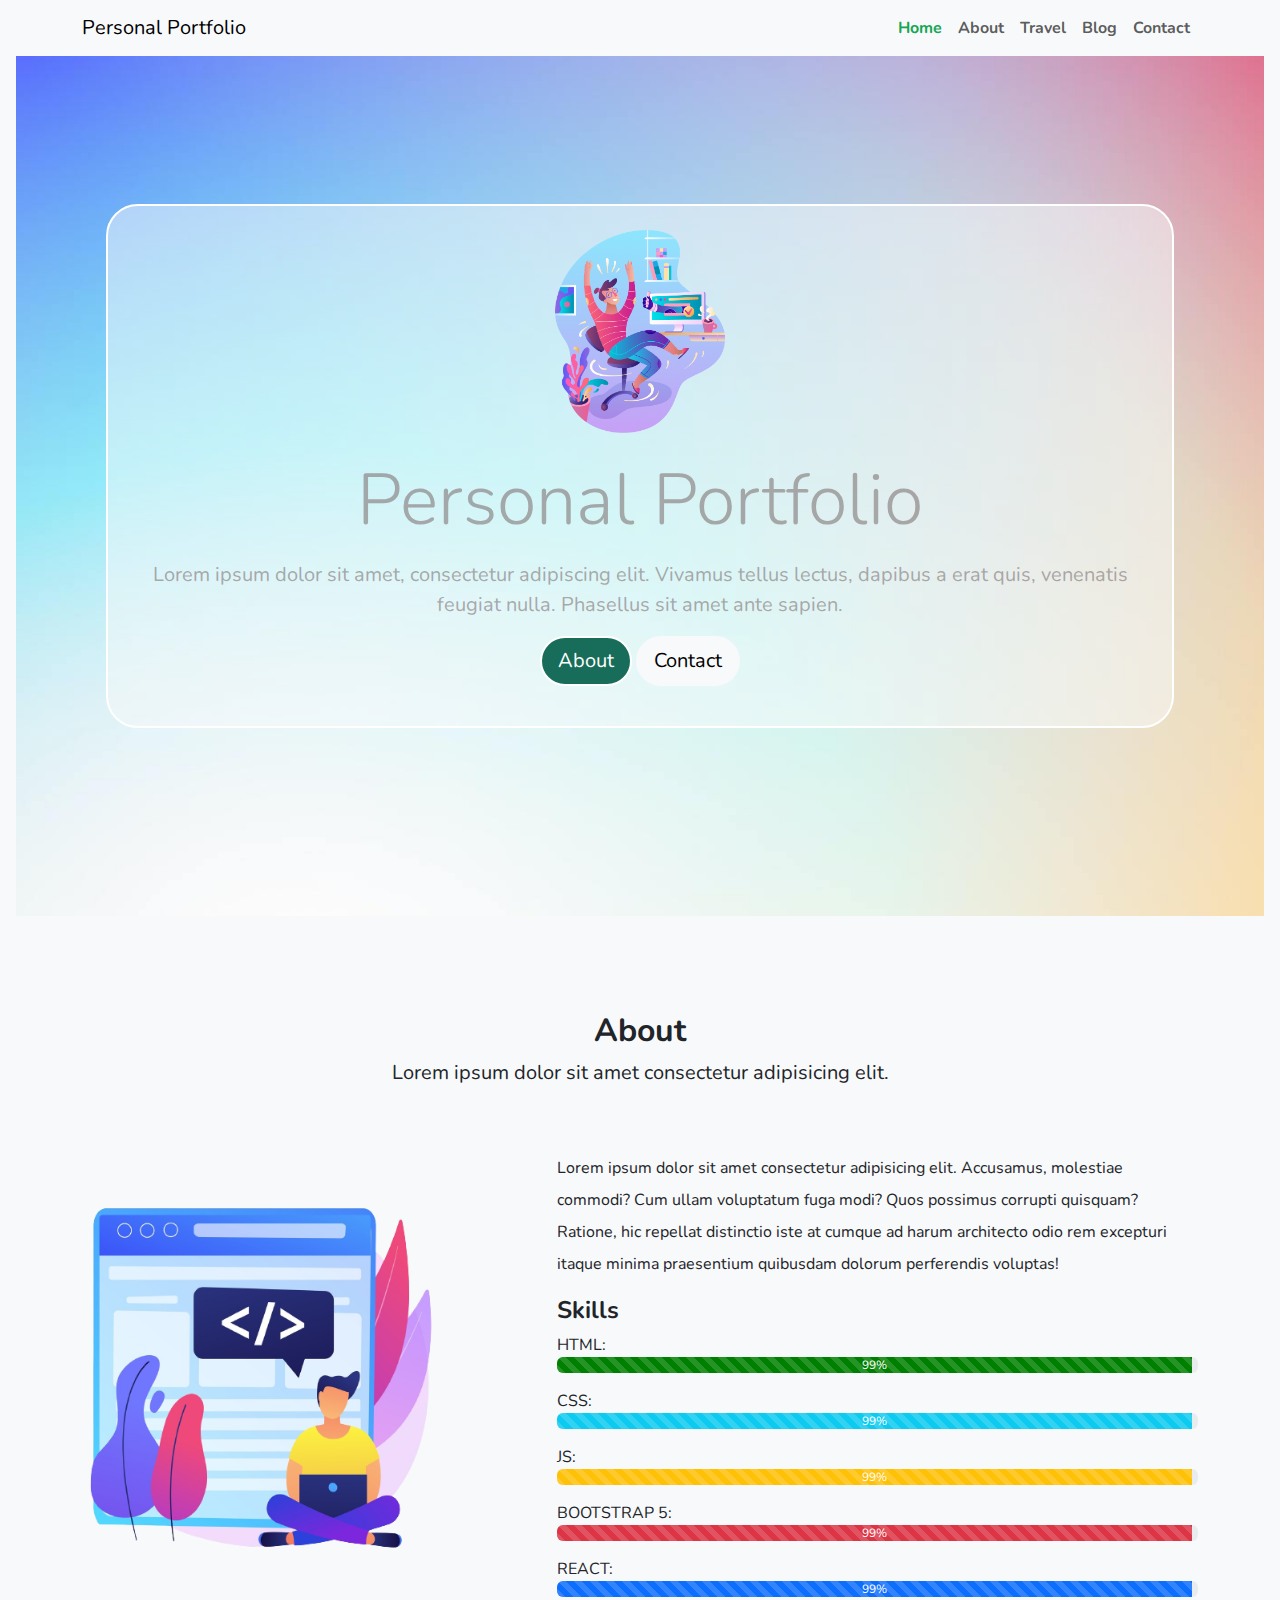
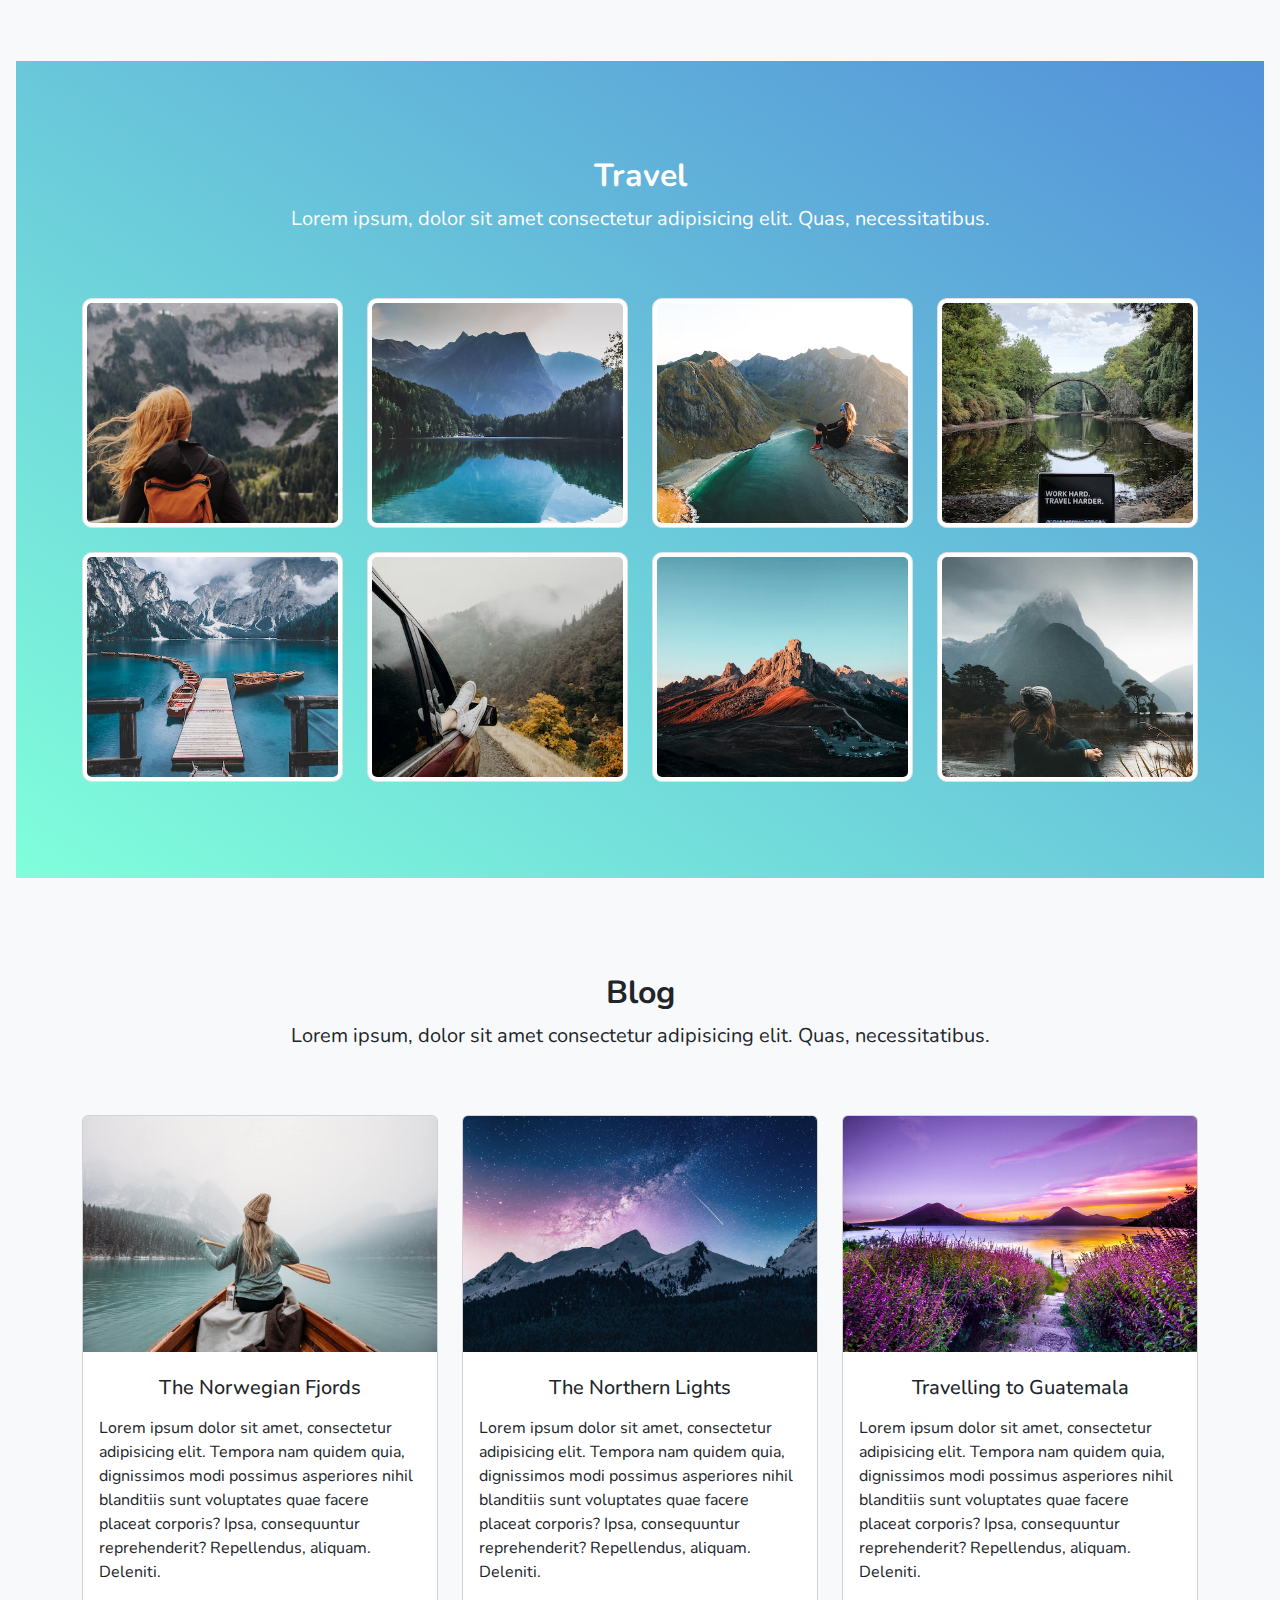
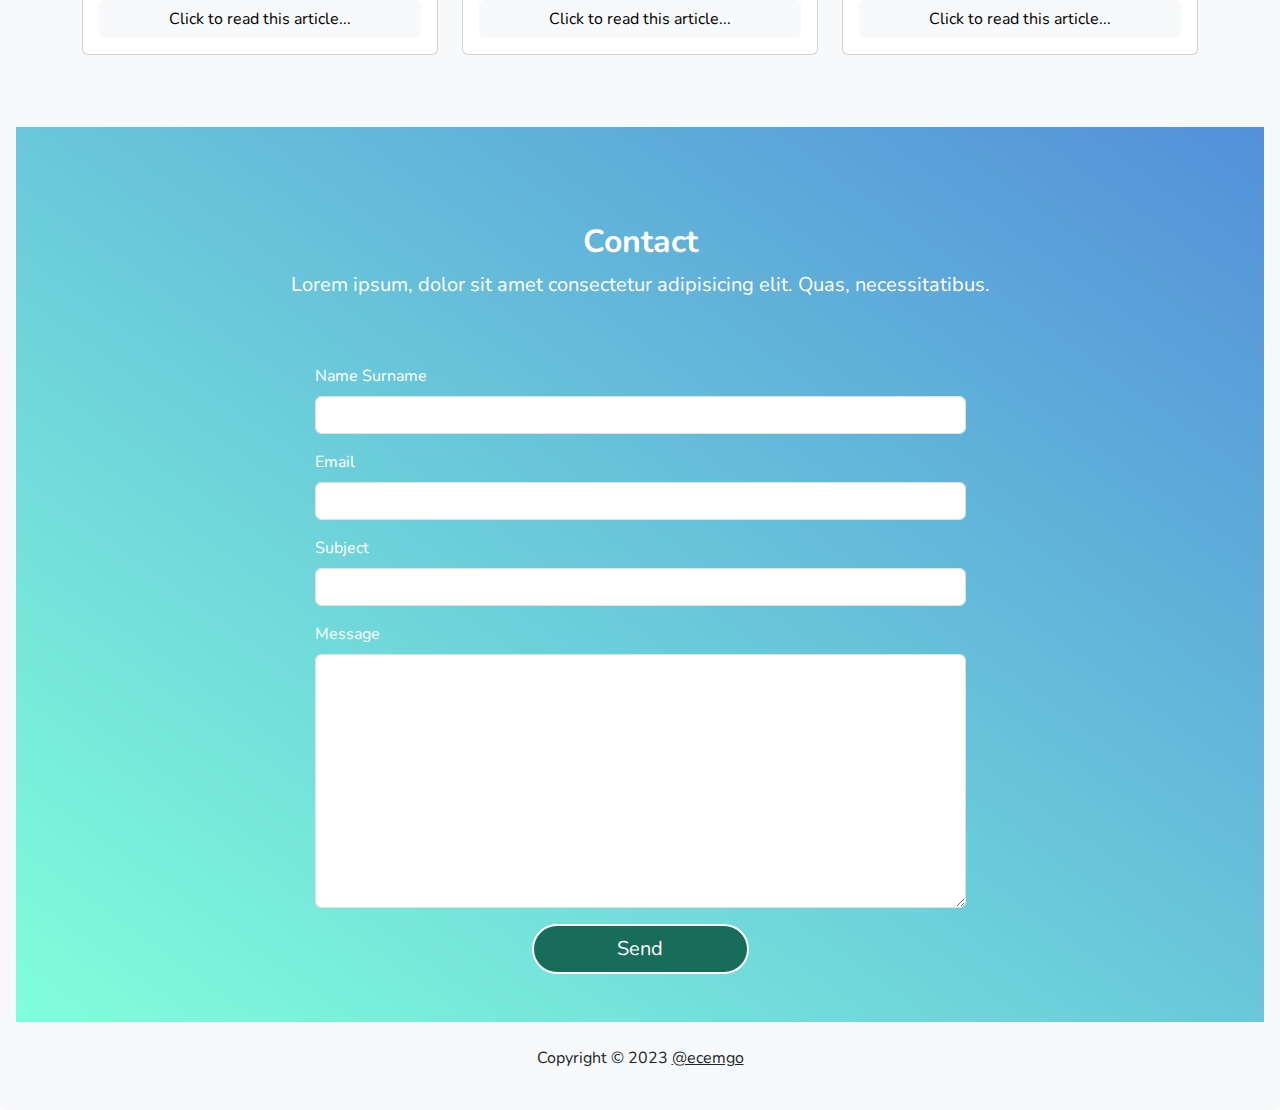
==== index.html @ 0e1744fe "Plantilla esqueleto" ====
<!DOCTYPE html>
<html lang="en">
<head>
    <meta charset="UTF-8">
    <meta http-equiv="X-UA-Compatible" content="IE=edge">
    <meta name="viewport" content="width=device-width, initial-scale=1.0">
    <title>Personal Portfolio</title>
    <link rel="stylesheet" href="css/bootstrap.css" >
    <link rel="stylesheet" href="css/bootstrap.min.css">
    <link rel="stylesheet" href="css/style.css">
    <link rel="stylesheet" href="css/bootstrap-callout.css">
    <link rel="preconnect" href="https://fonts.googleapis.com">
    <link rel="preconnect" href="https://fonts.gstatic.com" crossorigin>
    <link href="https://fonts.googleapis.com/css2?family=Nunito:wght@200;300;400;500;600;700&display=swap" rel="stylesheet">

    <!--
    Images are from https://unsplash.com/
    -->


</head>
<body>
    <nav id="scrolling_navbar" class="navbar navbar-expand-lg bg-body-tertiary fixed-top">
        <div class="container">
          <a class="navbar-brand" href="#">Personal Portfolio</a>
          <button class="navbar-toggler" type="button" data-bs-toggle="collapse" data-bs-target="#navbarNav" aria-controls="navbarNav" aria-expanded="false" aria-label="Toggle navigation">
            <span class="navbar-toggler-icon"></span>
          </button>
          <div class="collapse navbar-collapse justify-content-end" id="navbarNav">
            <ul class="navbar-nav fw-bold">
              <li class="nav-item">
                <a class="nav-link" href="#home">Home</a>
              </li>
              <li class="nav-item">
                <a class="nav-link" href="#about">About</a>
              </li>
              <li class="nav-item">
                <a class="nav-link" href="#travel">Travel</a>
              </li>
              <li class="nav-item">
                <a class="nav-link" href="#blog">Blog</a>
              </li>
              <li class="nav-item">
                <a class="nav-link" href="#contact">Contact</a>
              </li>
            </ul>
          </div>
        </div>
      </nav>

      <div data-bs-spy="scroll" data-bs-target="#scrolling_navbar" data-bs-root-margin="0px 0px -40%" data-bs-smooth-scroll="true" class="scrollspy-example bg-light p-3 rounded-2" tabindex="0">

        <section class="min-vh-100 d-flex flex-wrap align-content-center" id="home" style="background-image: url('image/home.jpg'); background-size: cover;">
          <div class="container d-flex align-items-center py-5">
              <div class="col text-center bg-light m-4 p-4 text-dark bg-opacity-50 rounded-5 border border-2 border-white">
                <img src="image/success.png" class="img-fluid col-lg-2 col-sm-6 col-xs-6 mb-4"> 
                <p class="display-2 text-secondary mb-3">Personal Portfolio</p>
                <p class="text-secondary fs-5 mb-6">Lorem ipsum dolor sit amet, consectetur adipiscing elit. Vivamus tellus lectus, dapibus a erat quis, venenatis feugiat nulla. Phasellus sit amet ante sapien.</p>
                <a class="btn btn-success btn-lg active rounded-pill mb-3" href="#about">About</a>
                <a class="btn btn-light btn-lg rounded-pill mb-3" href="#contact">Contact</a>
            </div>
          </div>
        </section>

        <section data-bs-spy="scroll" data-bs-target="#scrolling_navbar" class="container py-5" id="about">
            <div class="text-center py-5">
                <h2 class="fw-bolder">About</h2>
                <p class="fs-5">Lorem ipsum dolor sit amet consectetur adipisicing elit.</p>
            </div>
            <div class="row">
                <div class="col-lg-4" >
                    <img class="img-fluid rounded-5" src="image/19199262.png">
                </div>
                <div class="col-lg-7 offset-lg-1">
                    <p class="lh-lg mb-6">Lorem ipsum dolor sit amet consectetur adipisicing elit. Accusamus, molestiae commodi? Cum ullam voluptatum fuga modi? Quos possimus corrupti quisquam? Ratione, hic repellat distinctio iste at cumque ad harum architecto odio rem excepturi itaque minima praesentium quibusdam dolorum perferendis voluptas!</p>
                    <h3 class="fw-bold fs-4">Skills</h3>
                    
                    <p class="mb-0" >HTML:</p>
                    <div class="progress mb-3">
                        <div class="progress-bar progress-bar-striped bg-greenyellow" style="width: 99%;">99%</div>
                    </div>
                    <p class="mb-0" >CSS:</p>
                    <div class="progress mb-3">
                        <div class="progress-bar progress-bar-striped bg-info" style="width: 99%;">99%</div>
                    </div>
                    <p class="mb-0" >JS:</p>
                    <div class="progress mb-3">
                        <div class="progress-bar progress-bar-striped bg-warning" style="width: 99%;">99%</div>
                    </div>
                    <p class="mb-0" >BOOTSTRAP 5:</p>
                    <div class="progress mb-3">
                        <div class="progress-bar progress-bar-striped bg-danger" style="width: 99%;">99%</div>
                    </div>
                    <p class="mb-0" >REACT:</p>
                    <div class="progress mb-3">
                        <div class="progress-bar progress-bar-striped bg-green" style="width: 99%;">99%</div>
                    </div>
                </div>

            </div>

        </section>

        <section data-bs-spy="scroll" data-bs-target="#scrolling_navbar" class="bg-dark py-5" id="travel">
            <div class="container">
                <div class="text-white text-center py-5">
                    <h2 class="fw-bolder">Travel</h2>
                    <p class="fs-5">Lorem ipsum, dolor sit amet consectetur adipisicing elit. Quas, necessitatibus.</p>
                </div>

                <div class="row pb-4" id="gallery" data-toggle="modal" data-target="#exampleModal">
                    <div class="col-12 col-sm-6 col-lg-3 mb-4">
                      <img class="w-100 img-thumbnail" src="image/photo-1.jpg" data-target="#carouselExample" data-slide-to="0">
                    </div>
                    <div class="col-12 col-sm-6 col-lg-3 mb-4">
                      <img class="w-100 img-thumbnail" src="image/photo-2.jpg" data-target="#carouselExample" data-slide-to="1">
                    </div>
                    <div class="col-12 col-sm-6 col-lg-3 mb-4">
                      <img class="w-100 img-thumbnail" src="image/photo-3.jpg" data-target="#carouselExample" data-slide-to="2">
                    </div>
                    <div class="col-12 col-sm-6 col-lg-3 mb-4">
                      <img class="w-100 img-thumbnail" src="image/photo-4.jpg" data-target="#carouselExample" data-slide-to="3">
                    </div>
                    <div class="col-12 col-sm-6 col-lg-3 mb-4">
                        <img class="w-100 img-thumbnail" src="image/photo-5.jpg" data-target="#carouselExample" data-slide-to="4">
                    </div>
                    <div class="col-12 col-sm-6 col-lg-3 mb-4">
                        <img class="w-100 img-thumbnail" src="image/photo-6.jpg" data-target="#carouselExample" data-slide-to="5">
                    </div>
                    <div class="col-12 col-sm-6 col-lg-3 mb-4">
                        <img class="w-100 img-thumbnail" src="image/photo-7.jpg" data-target="#carouselExample" data-slide-to="6">
                    </div>
                    <div class="col-12 col-sm-6 col-lg-3 mb-4">
                        <img class="w-100 img-thumbnail" src="image/photo-8.jpg" data-target="#carouselExample" data-slide-to="7">
                    </div>
                  </div>
                  
                  <!-- Modal -->
                  <!-- 
                  This part is straight out of Bootstrap docs. Just a carousel inside a modal.
                  -->
                  <div class="modal fade" id="exampleModal" tabindex="-1" role="dialog" aria-hidden="true">
                    <div class="modal-dialog" role="document">
                      <div class="modal-content">
                        <div class="modal-header">
                          <button type="button" class="btn-close" data-dismiss="modal" aria-label="Close"></span>
                          </button>
                        </div>
                        <div class="modal-body">
                          <div id="carouselExample" class="carousel slide" data-bs-ride="carousel">
                            <div class="carousel-indicators">
                                <button type="button" data-bs-target="#carouselExample" data-bs-slide-to="0" class="active" aria-current="true" aria-label="Slide 1"></button>
                                <button type="button" data-bs-target="#carouselExample" data-bs-slide-to="1" aria-label="Slide 2"></button>
                                <button type="button" data-bs-target="#carouselExample" data-bs-slide-to="2" aria-label="Slide 3"></button>
                                <button type="button" data-bs-target="#carouselExample" data-bs-slide-to="3" aria-label="Slide 4"></button>
                                <button type="button" data-bs-target="#carouselExample" data-bs-slide-to="4" aria-label="Slide 5"></button>
                                <button type="button" data-bs-target="#carouselExample" data-bs-slide-to="5" aria-label="Slide 6"></button>
                                <button type="button" data-bs-target="#carouselExample" data-bs-slide-to="6" aria-label="Slide 7"></button>
                                <button type="button" data-bs-target="#carouselExample" data-bs-slide-to="7" aria-label="Slide 8"></button>
                              </div>
                            <div class="carousel-inner">
                              <div class="carousel-item active" data-bs-interval="3000">
                                <img class="d-block w-100" src="image/photo-1.jpg">
                              </div>
                              <div class="carousel-item" data-bs-interval="3000">
                                <img class="d-block w-100" src="image/photo-2.jpg">
                              </div>
                              <div class="carousel-item" data-bs-interval="3000">
                                <img class="d-block w-100" src="image/photo-3.jpg">
                              </div>
                              <div class="carousel-item" data-bs-interval="3000">
                                <img class="d-block w-100" src="image/photo-4.jpg">
                              </div>
                              <div class="carousel-item" data-bs-interval="3000">
                                <img class="d-block w-100" src="image/photo-5.jpg">
                              </div>
                              <div class="carousel-item" data-bs-interval="3000">
                                <img class="d-block w-100" src="image/photo-6.jpg">
                              </div>
                              <div class="carousel-item" data-bs-interval="3000">
                                <img class="d-block w-100" src="image/photo-7.jpg">
                              </div>
                              <div class="carousel-item" data-bs-interval="3000">
                                <img class="d-block w-100" src="image/photo-8.jpg">
                              </div>
                            </div>
                            <a class="carousel-control-prev" href="#carouselExample" type="button" data-slide="prev">
                              <span class="carousel-control-prev-icon" aria-hidden="true"></span>
                              <span class="visually-hidden">Previous</span>
                            </a>
                            <a class="carousel-control-next" href="#carouselExample" type="button" data-slide="next">
                              <span class="carousel-control-next-icon" aria-hidden="true"></span>
                              <span class="visually-hidden">Next</span>
                            </a>
                          </div>
                        </div>
                      </div>
                    </div>
                  </div>
                  
            </div>
            
        </section>

        <section data-bs-spy="scroll" data-bs-target="#scrolling_navbar" class="py-5" id="blog">
            <div class="container">
                <div class="text-center py-5">
                    <h2 class="fw-bolder">Blog</h2>
                    <p class="fs-5">Lorem ipsum, dolor sit amet consectetur adipisicing elit. Quas, necessitatibus.</p>
                </div>

                <div class="row">
                    <div class="col-lg-4 col-md-6 mb-4">
                        <div class="card">
                            <img src="image/water-is-better.jpg" class="card-img-top">
                            <div class="card-body">
                                <h5 class="card-title text-center py-2">The Norwegian Fjords</h5>
                                <p>Lorem ipsum dolor sit amet, consectetur adipisicing elit. Tempora nam quidem quia, dignissimos modi possimus asperiores nihil blanditiis sunt voluptates quae facere placeat corporis? Ipsa, consequuntur reprehenderit? Repellendus, aliquam. Deleniti.</p>
                                <a href="blog-page.html" class="btn btn-light d-flex justify-content-center">Click to read this article...</a>
                            </div>

                        </div>

                    </div>

                    <div class="col-lg-4 col-md-6 mb-4">
                        <div class="card">
                            <img src="image/mountain-light.jpg" class="card-img-top">
                            <div class="card-body">
                                <h5 class="card-title text-center py-2">The Northern Lights</h5>
                                <p>Lorem ipsum dolor sit amet, consectetur adipisicing elit. Tempora nam quidem quia, dignissimos modi possimus asperiores nihil blanditiis sunt voluptates quae facere placeat corporis? Ipsa, consequuntur reprehenderit? Repellendus, aliquam. Deleniti.</p>
                                <a href="#" class="btn btn-light d-flex justify-content-center">Click to read this article...</a>
                            </div>

                        </div>

                    </div>

                    <div class="col-lg-4 col-md-6 mb-4">
                        <div class="card">
                            <img src="image/guatemala.jpg" class="card-img-top">
                            <div class="card-body">
                                <h5 class="card-title text-center py-2">Travelling to Guatemala</h5>
                                <p>Lorem ipsum dolor sit amet, consectetur adipisicing elit. Tempora nam quidem quia, dignissimos modi possimus asperiores nihil blanditiis sunt voluptates quae facere placeat corporis? Ipsa, consequuntur reprehenderit? Repellendus, aliquam. Deleniti.</p>
                                <a href="#" class="btn btn-light d-flex justify-content-center">Click to read this article...</a>
                            </div>

                        </div>

                    </div>

                </div>



            </div>
        </section>

        <section data-bs-spy="scroll" data-bs-target="#scrolling_navbar" class="bg-dark py-5" id="contact">
            <div class="container">
                <div class="text-white text-center py-5">
                    <h2 class="fw-bolder">Contact</h2>
                    <p class="fs-5">Lorem ipsum, dolor sit amet consectetur adipisicing elit. Quas, necessitatibus.</p>
                </div>

                <div class="col-xxl-6 col-xl-7 col-lg-8 col-md-9 col-sm-10 col-11 mx-auto">
                    <form action="" class="text-white fs-6">
                        <div class="mb-3">
                            <label class="form-label text-white">Name Surname</label>
                            <input type="text" class="form-control">
                        </div>
                        <div class="mb-3">
                            <label class="form-label text-white">Email</label>
                            <input type="email" class="form-control">
                        </div>
                        <div class="mb-3">
                            <label class="form-label text-white">Subject</label>
                            <input type="text" class="form-control">
                        </div>
                        <div class="mb-3">
                            <label class="form-label text-white">Message</label>
                            <textarea type="text" rows="10" class="form-control"></textarea>
                        </div>
                        <div class="d-grid gap-2 col-lg-4 col-md-4 mx-auto">
                            <button class="btn btn-success btn-lg rounded-pill">Send</button>
                        </div>
                    </form>
                </div>
            </div>
        </section>

        <footer class="bg-light">
            <div class="container">
                <p class="copyright-text text-center fs-8 py-4 mb-0">Copyright © 2023 <a class="text-dark" href="https://github.com/ecemgo" target="_blank">@ecemgo</a></p>
                </div>
            </div>

        </footer>

    </div>

    <script>
        function switchStyle() {
        if (document.getElementById('styleSwitch').checked) {
            document.getElementById('gallery').classList.add("custom");
            document.getElementById('exampleModal').classList.add("custom");
        } else {
            document.getElementById('gallery').classList.remove("custom");
            document.getElementById('exampleModal').classList.remove("custom");
        }
        };
        
    </script>

    <script src="https://cdnjs.cloudflare.com/ajax/libs/jquery/3.3.1/jquery.min.js" ></script>
    <script src="https://cdnjs.cloudflare.com/ajax/libs/popper.js/1.14.6/popper.min.js" ></script>
    <script src="https://stackpath.bootstrapcdn.com/bootstrap/4.1.3/js/bootstrap.min.js" ></script>
    <script src="js/bootstrap.bundle.min.js"></script>
    <script src="js/main.js"></script>
   
</body>
</html>
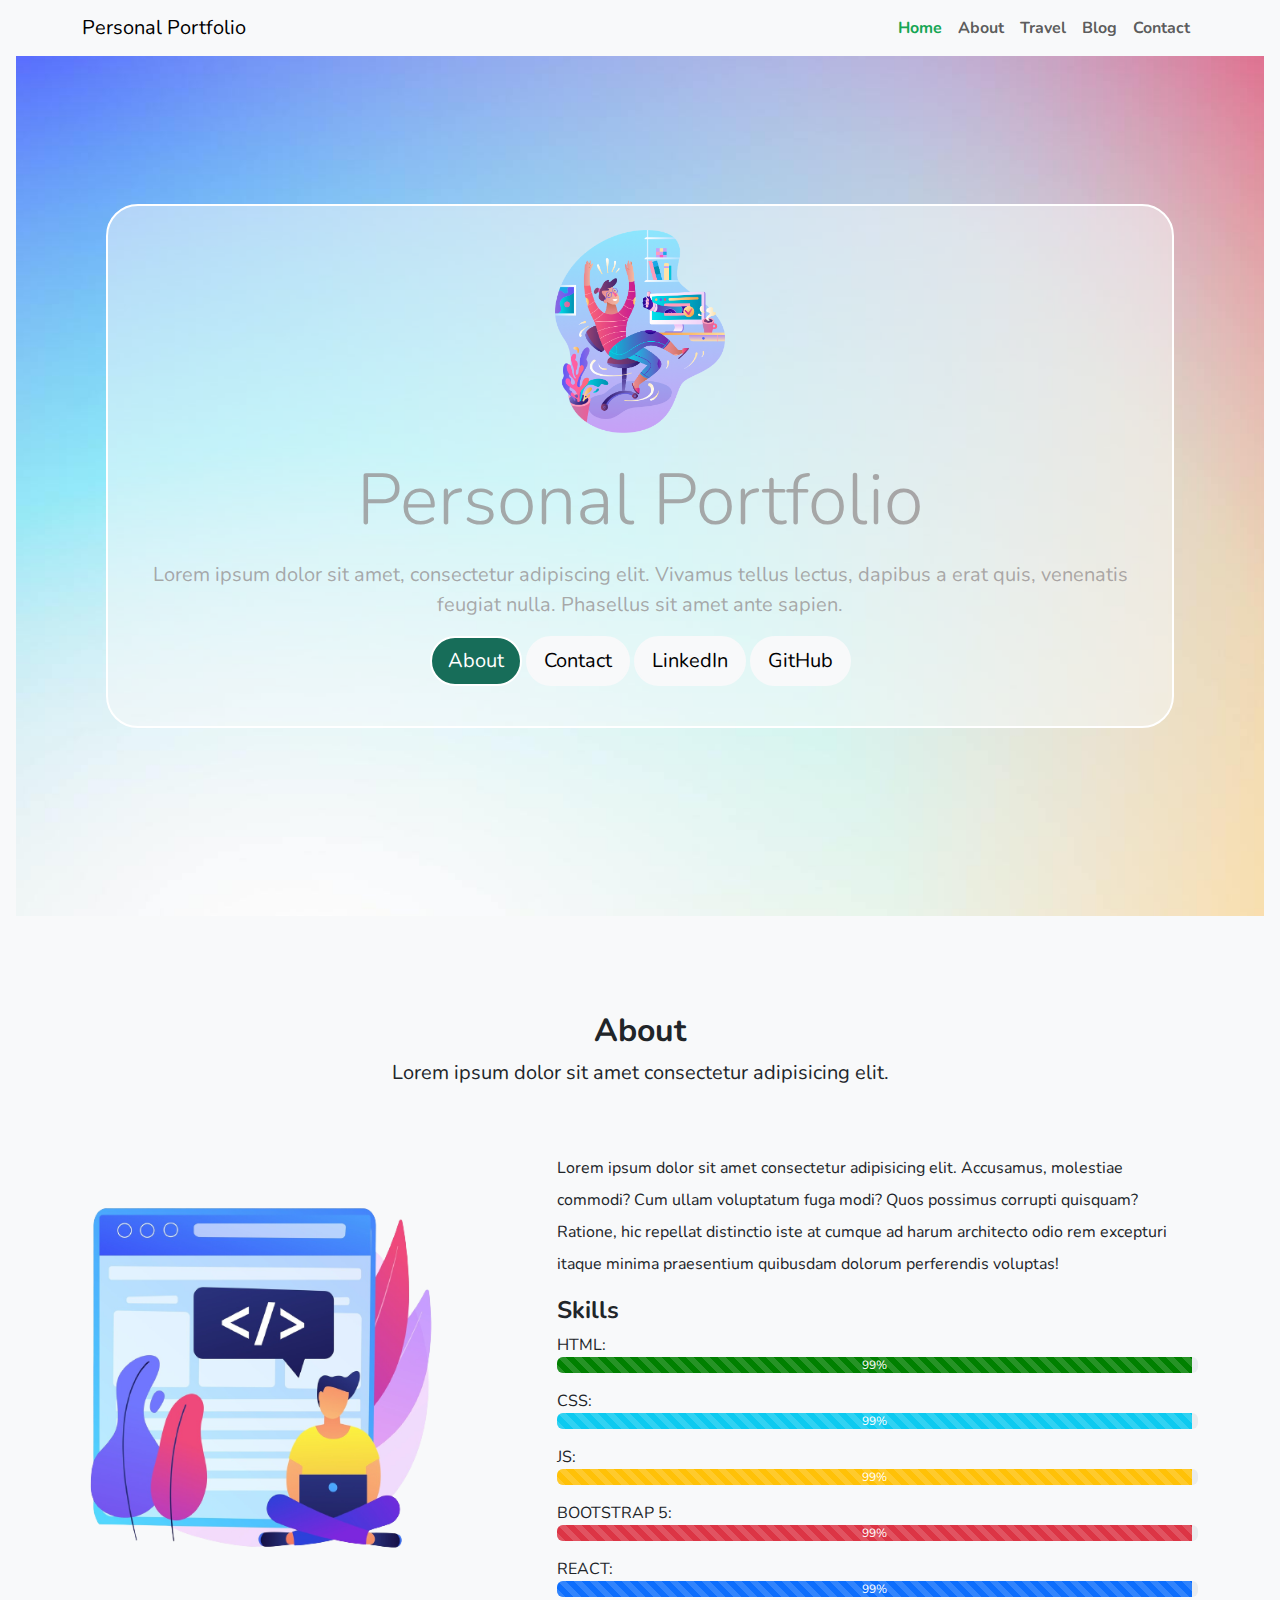
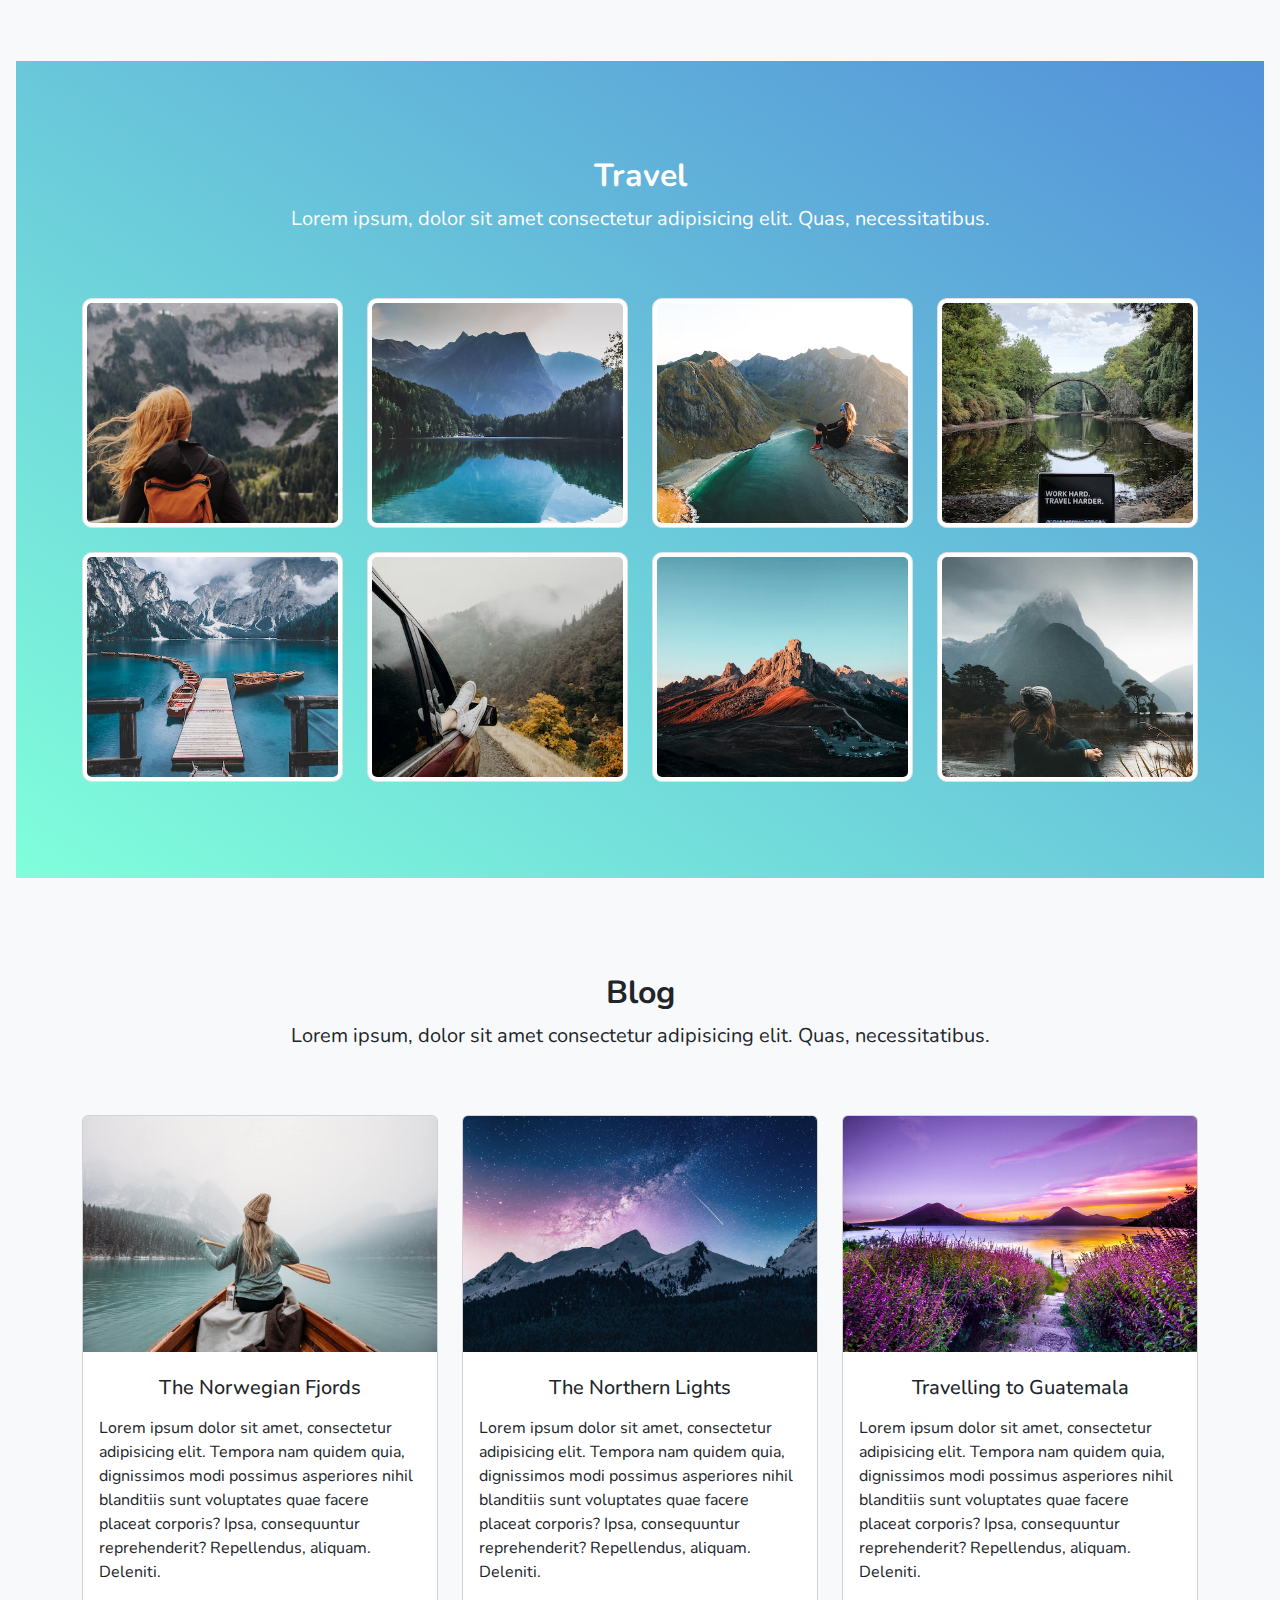
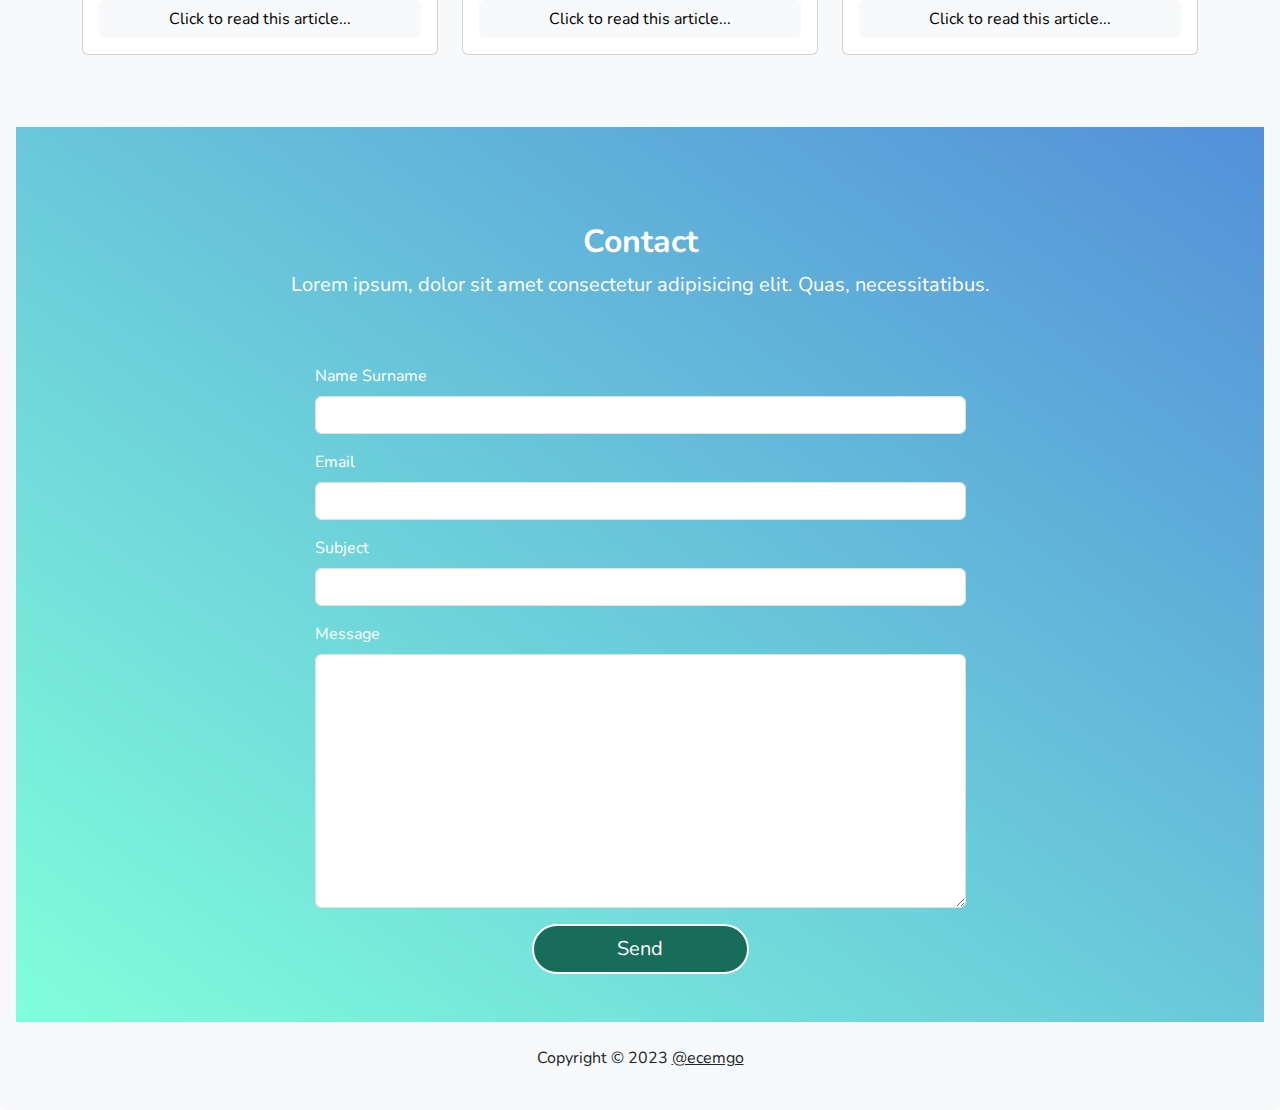
==== commit 4d8cdfe0: "Añadidos enlaces github y linkedin" ====
--- a/index.html
+++ b/index.html
@@ -1,322 +1,350 @@
 <!DOCTYPE html>
-<html lang="en">
+<html lang="es">
+
 <head>
-    <meta charset="UTF-8">
-    <meta http-equiv="X-UA-Compatible" content="IE=edge">
-    <meta name="viewport" content="width=device-width, initial-scale=1.0">
-    <title>Personal Portfolio</title>
-    <link rel="stylesheet" href="css/bootstrap.css" >
-    <link rel="stylesheet" href="css/bootstrap.min.css">
-    <link rel="stylesheet" href="css/style.css">
-    <link rel="stylesheet" href="css/bootstrap-callout.css">
-    <link rel="preconnect" href="https://fonts.googleapis.com">
-    <link rel="preconnect" href="https://fonts.gstatic.com" crossorigin>
-    <link href="https://fonts.googleapis.com/css2?family=Nunito:wght@200;300;400;500;600;700&display=swap" rel="stylesheet">
-
-    <!--
+  <meta charset="UTF-8">
+  <meta http-equiv="X-UA-Compatible" content="IE=edge">
+  <meta name="viewport" content="width=device-width, initial-scale=1.0">
+  <title>Personal Portfolio</title>
+  <link rel="stylesheet" href="css/bootstrap.css">
+  <link rel="stylesheet" href="css/bootstrap.min.css">
+  <link rel="stylesheet" href="css/style.css">
+  <link rel="stylesheet" href="css/bootstrap-callout.css">
+  <link rel="preconnect" href="https://fonts.googleapis.com">
+  <link rel="preconnect" href="https://fonts.gstatic.com" crossorigin>
+  <link href="https://fonts.googleapis.com/css2?family=Nunito:wght@200;300;400;500;600;700&display=swap"
+    rel="stylesheet">
+
+  <!--
     Images are from https://unsplash.com/
     -->
 
-
 </head>
+
 <body>
-    <nav id="scrolling_navbar" class="navbar navbar-expand-lg bg-body-tertiary fixed-top">
-        <div class="container">
-          <a class="navbar-brand" href="#">Personal Portfolio</a>
-          <button class="navbar-toggler" type="button" data-bs-toggle="collapse" data-bs-target="#navbarNav" aria-controls="navbarNav" aria-expanded="false" aria-label="Toggle navigation">
-            <span class="navbar-toggler-icon"></span>
-          </button>
-          <div class="collapse navbar-collapse justify-content-end" id="navbarNav">
-            <ul class="navbar-nav fw-bold">
-              <li class="nav-item">
-                <a class="nav-link" href="#home">Home</a>
-              </li>
-              <li class="nav-item">
-                <a class="nav-link" href="#about">About</a>
-              </li>
-              <li class="nav-item">
-                <a class="nav-link" href="#travel">Travel</a>
-              </li>
-              <li class="nav-item">
-                <a class="nav-link" href="#blog">Blog</a>
-              </li>
-              <li class="nav-item">
-                <a class="nav-link" href="#contact">Contact</a>
-              </li>
-            </ul>
-          </div>
-        </div>
-      </nav>
-
-      <div data-bs-spy="scroll" data-bs-target="#scrolling_navbar" data-bs-root-margin="0px 0px -40%" data-bs-smooth-scroll="true" class="scrollspy-example bg-light p-3 rounded-2" tabindex="0">
-
-        <section class="min-vh-100 d-flex flex-wrap align-content-center" id="home" style="background-image: url('image/home.jpg'); background-size: cover;">
-          <div class="container d-flex align-items-center py-5">
-              <div class="col text-center bg-light m-4 p-4 text-dark bg-opacity-50 rounded-5 border border-2 border-white">
-                <img src="image/success.png" class="img-fluid col-lg-2 col-sm-6 col-xs-6 mb-4"> 
-                <p class="display-2 text-secondary mb-3">Personal Portfolio</p>
-                <p class="text-secondary fs-5 mb-6">Lorem ipsum dolor sit amet, consectetur adipiscing elit. Vivamus tellus lectus, dapibus a erat quis, venenatis feugiat nulla. Phasellus sit amet ante sapien.</p>
-                <a class="btn btn-success btn-lg active rounded-pill mb-3" href="#about">About</a>
-                <a class="btn btn-light btn-lg rounded-pill mb-3" href="#contact">Contact</a>
-            </div>
-          </div>
-        </section>
-
-        <section data-bs-spy="scroll" data-bs-target="#scrolling_navbar" class="container py-5" id="about">
-            <div class="text-center py-5">
-                <h2 class="fw-bolder">About</h2>
-                <p class="fs-5">Lorem ipsum dolor sit amet consectetur adipisicing elit.</p>
-            </div>
-            <div class="row">
-                <div class="col-lg-4" >
-                    <img class="img-fluid rounded-5" src="image/19199262.png">
-                </div>
-                <div class="col-lg-7 offset-lg-1">
-                    <p class="lh-lg mb-6">Lorem ipsum dolor sit amet consectetur adipisicing elit. Accusamus, molestiae commodi? Cum ullam voluptatum fuga modi? Quos possimus corrupti quisquam? Ratione, hic repellat distinctio iste at cumque ad harum architecto odio rem excepturi itaque minima praesentium quibusdam dolorum perferendis voluptas!</p>
-                    <h3 class="fw-bold fs-4">Skills</h3>
-                    
-                    <p class="mb-0" >HTML:</p>
-                    <div class="progress mb-3">
-                        <div class="progress-bar progress-bar-striped bg-greenyellow" style="width: 99%;">99%</div>
-                    </div>
-                    <p class="mb-0" >CSS:</p>
-                    <div class="progress mb-3">
-                        <div class="progress-bar progress-bar-striped bg-info" style="width: 99%;">99%</div>
-                    </div>
-                    <p class="mb-0" >JS:</p>
-                    <div class="progress mb-3">
-                        <div class="progress-bar progress-bar-striped bg-warning" style="width: 99%;">99%</div>
-                    </div>
-                    <p class="mb-0" >BOOTSTRAP 5:</p>
-                    <div class="progress mb-3">
-                        <div class="progress-bar progress-bar-striped bg-danger" style="width: 99%;">99%</div>
-                    </div>
-                    <p class="mb-0" >REACT:</p>
-                    <div class="progress mb-3">
-                        <div class="progress-bar progress-bar-striped bg-green" style="width: 99%;">99%</div>
-                    </div>
-                </div>
-
-            </div>
-
-        </section>
-
-        <section data-bs-spy="scroll" data-bs-target="#scrolling_navbar" class="bg-dark py-5" id="travel">
-            <div class="container">
-                <div class="text-white text-center py-5">
-                    <h2 class="fw-bolder">Travel</h2>
-                    <p class="fs-5">Lorem ipsum, dolor sit amet consectetur adipisicing elit. Quas, necessitatibus.</p>
-                </div>
-
-                <div class="row pb-4" id="gallery" data-toggle="modal" data-target="#exampleModal">
-                    <div class="col-12 col-sm-6 col-lg-3 mb-4">
-                      <img class="w-100 img-thumbnail" src="image/photo-1.jpg" data-target="#carouselExample" data-slide-to="0">
-                    </div>
-                    <div class="col-12 col-sm-6 col-lg-3 mb-4">
-                      <img class="w-100 img-thumbnail" src="image/photo-2.jpg" data-target="#carouselExample" data-slide-to="1">
-                    </div>
-                    <div class="col-12 col-sm-6 col-lg-3 mb-4">
-                      <img class="w-100 img-thumbnail" src="image/photo-3.jpg" data-target="#carouselExample" data-slide-to="2">
-                    </div>
-                    <div class="col-12 col-sm-6 col-lg-3 mb-4">
-                      <img class="w-100 img-thumbnail" src="image/photo-4.jpg" data-target="#carouselExample" data-slide-to="3">
-                    </div>
-                    <div class="col-12 col-sm-6 col-lg-3 mb-4">
-                        <img class="w-100 img-thumbnail" src="image/photo-5.jpg" data-target="#carouselExample" data-slide-to="4">
-                    </div>
-                    <div class="col-12 col-sm-6 col-lg-3 mb-4">
-                        <img class="w-100 img-thumbnail" src="image/photo-6.jpg" data-target="#carouselExample" data-slide-to="5">
-                    </div>
-                    <div class="col-12 col-sm-6 col-lg-3 mb-4">
-                        <img class="w-100 img-thumbnail" src="image/photo-7.jpg" data-target="#carouselExample" data-slide-to="6">
-                    </div>
-                    <div class="col-12 col-sm-6 col-lg-3 mb-4">
-                        <img class="w-100 img-thumbnail" src="image/photo-8.jpg" data-target="#carouselExample" data-slide-to="7">
-                    </div>
-                  </div>
-                  
-                  <!-- Modal -->
-                  <!-- 
+  <nav id="scrolling_navbar" class="navbar navbar-expand-lg bg-body-tertiary fixed-top">
+    <div class="container">
+      <a class="navbar-brand" href="#">Personal Portfolio</a>
+      <button class="navbar-toggler" type="button" data-bs-toggle="collapse" data-bs-target="#navbarNav"
+        aria-controls="navbarNav" aria-expanded="false" aria-label="Toggle navigation">
+        <span class="navbar-toggler-icon"></span>
+      </button>
+      <div class="collapse navbar-collapse justify-content-end" id="navbarNav">
+        <ul class="navbar-nav fw-bold">
+          <li class="nav-item">
+            <a class="nav-link" href="#home">Home</a>
+          </li>
+          <li class="nav-item">
+            <a class="nav-link" href="#about">About</a>
+          </li>
+          <li class="nav-item">
+            <a class="nav-link" href="#travel">Travel</a>
+          </li>
+          <li class="nav-item">
+            <a class="nav-link" href="#blog">Blog</a>
+          </li>
+          <li class="nav-item">
+            <a class="nav-link" href="#contact">Contact</a>
+          </li>
+        </ul>
+      </div>
+    </div>
+  </nav>
+
+  <div data-bs-spy="scroll" data-bs-target="#scrolling_navbar" data-bs-root-margin="0px 0px -40%"
+    data-bs-smooth-scroll="true" class="scrollspy-example bg-light p-3 rounded-2" tabindex="0">
+
+    <section class="min-vh-100 d-flex flex-wrap align-content-center" id="home"
+      style="background-image: url('image/home.jpg'); background-size: cover;">
+      <div class="container d-flex align-items-center py-5">
+        <div class="col text-center bg-light m-4 p-4 text-dark bg-opacity-50 rounded-5 border border-2 border-white">
+          <img src="image/success.png" class="img-fluid col-lg-2 col-sm-6 col-xs-6 mb-4">
+          <p class="display-2 text-secondary mb-3">Personal Portfolio</p>
+          <p class="text-secondary fs-5 mb-6">Lorem ipsum dolor sit amet, consectetur adipiscing elit. Vivamus tellus
+            lectus, dapibus a erat quis, venenatis feugiat nulla. Phasellus sit amet ante sapien.</p>
+          <a class="btn btn-success btn-lg active rounded-pill mb-3" href="#about">About</a>
+          <a class="btn btn-light btn-lg rounded-pill mb-3" href="#contact">Contact</a>
+          <a class="btn btn-light btn-lg rounded-pill mb-3" href="https://www.linkedin.com/in/javifs94/" target="_blank">LinkedIn</a>
+          <a class="btn btn-light btn-lg rounded-pill mb-3" href="https://github.com/Javierfs94" target="_blank">GitHub</a>
+        </div>
+      </div>
+    </section>
+
+    <section data-bs-spy="scroll" data-bs-target="#scrolling_navbar" class="container py-5" id="about">
+      <div class="text-center py-5">
+        <h2 class="fw-bolder">About</h2>
+        <p class="fs-5">Lorem ipsum dolor sit amet consectetur adipisicing elit.</p>
+      </div>
+      <div class="row">
+        <div class="col-lg-4">
+          <img class="img-fluid rounded-5" src="image/19199262.png">
+        </div>
+        <div class="col-lg-7 offset-lg-1">
+          <p class="lh-lg mb-6">Lorem ipsum dolor sit amet consectetur adipisicing elit. Accusamus, molestiae commodi?
+            Cum ullam voluptatum fuga modi? Quos possimus corrupti quisquam? Ratione, hic repellat distinctio iste at
+            cumque ad harum architecto odio rem excepturi itaque minima praesentium quibusdam dolorum perferendis
+            voluptas!</p>
+          <h3 class="fw-bold fs-4">Skills</h3>
+
+          <p class="mb-0">HTML:</p>
+          <div class="progress mb-3">
+            <div class="progress-bar progress-bar-striped bg-greenyellow" style="width: 99%;">99%</div>
+          </div>
+          <p class="mb-0">CSS:</p>
+          <div class="progress mb-3">
+            <div class="progress-bar progress-bar-striped bg-info" style="width: 99%;">99%</div>
+          </div>
+          <p class="mb-0">JS:</p>
+          <div class="progress mb-3">
+            <div class="progress-bar progress-bar-striped bg-warning" style="width: 99%;">99%</div>
+          </div>
+          <p class="mb-0">BOOTSTRAP 5:</p>
+          <div class="progress mb-3">
+            <div class="progress-bar progress-bar-striped bg-danger" style="width: 99%;">99%</div>
+          </div>
+          <p class="mb-0">REACT:</p>
+          <div class="progress mb-3">
+            <div class="progress-bar progress-bar-striped bg-green" style="width: 99%;">99%</div>
+          </div>
+        </div>
+
+      </div>
+
+    </section>
+
+    <section data-bs-spy="scroll" data-bs-target="#scrolling_navbar" class="bg-dark py-5" id="travel">
+      <div class="container">
+        <div class="text-white text-center py-5">
+          <h2 class="fw-bolder">Travel</h2>
+          <p class="fs-5">Lorem ipsum, dolor sit amet consectetur adipisicing elit. Quas, necessitatibus.</p>
+        </div>
+
+        <div class="row pb-4" id="gallery" data-toggle="modal" data-target="#exampleModal">
+          <div class="col-12 col-sm-6 col-lg-3 mb-4">
+            <img class="w-100 img-thumbnail" src="image/photo-1.jpg" data-target="#carouselExample" data-slide-to="0">
+          </div>
+          <div class="col-12 col-sm-6 col-lg-3 mb-4">
+            <img class="w-100 img-thumbnail" src="image/photo-2.jpg" data-target="#carouselExample" data-slide-to="1">
+          </div>
+          <div class="col-12 col-sm-6 col-lg-3 mb-4">
+            <img class="w-100 img-thumbnail" src="image/photo-3.jpg" data-target="#carouselExample" data-slide-to="2">
+          </div>
+          <div class="col-12 col-sm-6 col-lg-3 mb-4">
+            <img class="w-100 img-thumbnail" src="image/photo-4.jpg" data-target="#carouselExample" data-slide-to="3">
+          </div>
+          <div class="col-12 col-sm-6 col-lg-3 mb-4">
+            <img class="w-100 img-thumbnail" src="image/photo-5.jpg" data-target="#carouselExample" data-slide-to="4">
+          </div>
+          <div class="col-12 col-sm-6 col-lg-3 mb-4">
+            <img class="w-100 img-thumbnail" src="image/photo-6.jpg" data-target="#carouselExample" data-slide-to="5">
+          </div>
+          <div class="col-12 col-sm-6 col-lg-3 mb-4">
+            <img class="w-100 img-thumbnail" src="image/photo-7.jpg" data-target="#carouselExample" data-slide-to="6">
+          </div>
+          <div class="col-12 col-sm-6 col-lg-3 mb-4">
+            <img class="w-100 img-thumbnail" src="image/photo-8.jpg" data-target="#carouselExample" data-slide-to="7">
+          </div>
+        </div>
+
+        <!-- Modal -->
+        <!-- 
                   This part is straight out of Bootstrap docs. Just a carousel inside a modal.
                   -->
-                  <div class="modal fade" id="exampleModal" tabindex="-1" role="dialog" aria-hidden="true">
-                    <div class="modal-dialog" role="document">
-                      <div class="modal-content">
-                        <div class="modal-header">
-                          <button type="button" class="btn-close" data-dismiss="modal" aria-label="Close"></span>
-                          </button>
-                        </div>
-                        <div class="modal-body">
-                          <div id="carouselExample" class="carousel slide" data-bs-ride="carousel">
-                            <div class="carousel-indicators">
-                                <button type="button" data-bs-target="#carouselExample" data-bs-slide-to="0" class="active" aria-current="true" aria-label="Slide 1"></button>
-                                <button type="button" data-bs-target="#carouselExample" data-bs-slide-to="1" aria-label="Slide 2"></button>
-                                <button type="button" data-bs-target="#carouselExample" data-bs-slide-to="2" aria-label="Slide 3"></button>
-                                <button type="button" data-bs-target="#carouselExample" data-bs-slide-to="3" aria-label="Slide 4"></button>
-                                <button type="button" data-bs-target="#carouselExample" data-bs-slide-to="4" aria-label="Slide 5"></button>
-                                <button type="button" data-bs-target="#carouselExample" data-bs-slide-to="5" aria-label="Slide 6"></button>
-                                <button type="button" data-bs-target="#carouselExample" data-bs-slide-to="6" aria-label="Slide 7"></button>
-                                <button type="button" data-bs-target="#carouselExample" data-bs-slide-to="7" aria-label="Slide 8"></button>
-                              </div>
-                            <div class="carousel-inner">
-                              <div class="carousel-item active" data-bs-interval="3000">
-                                <img class="d-block w-100" src="image/photo-1.jpg">
-                              </div>
-                              <div class="carousel-item" data-bs-interval="3000">
-                                <img class="d-block w-100" src="image/photo-2.jpg">
-                              </div>
-                              <div class="carousel-item" data-bs-interval="3000">
-                                <img class="d-block w-100" src="image/photo-3.jpg">
-                              </div>
-                              <div class="carousel-item" data-bs-interval="3000">
-                                <img class="d-block w-100" src="image/photo-4.jpg">
-                              </div>
-                              <div class="carousel-item" data-bs-interval="3000">
-                                <img class="d-block w-100" src="image/photo-5.jpg">
-                              </div>
-                              <div class="carousel-item" data-bs-interval="3000">
-                                <img class="d-block w-100" src="image/photo-6.jpg">
-                              </div>
-                              <div class="carousel-item" data-bs-interval="3000">
-                                <img class="d-block w-100" src="image/photo-7.jpg">
-                              </div>
-                              <div class="carousel-item" data-bs-interval="3000">
-                                <img class="d-block w-100" src="image/photo-8.jpg">
-                              </div>
-                            </div>
-                            <a class="carousel-control-prev" href="#carouselExample" type="button" data-slide="prev">
-                              <span class="carousel-control-prev-icon" aria-hidden="true"></span>
-                              <span class="visually-hidden">Previous</span>
-                            </a>
-                            <a class="carousel-control-next" href="#carouselExample" type="button" data-slide="next">
-                              <span class="carousel-control-next-icon" aria-hidden="true"></span>
-                              <span class="visually-hidden">Next</span>
-                            </a>
-                          </div>
-                        </div>
-                      </div>
-                    </div>
+        <div class="modal fade" id="exampleModal" tabindex="-1" role="dialog" aria-hidden="true">
+          <div class="modal-dialog" role="document">
+            <div class="modal-content">
+              <div class="modal-header">
+                <button type="button" class="btn-close" data-dismiss="modal" aria-label="Close"></span>
+                </button>
+              </div>
+              <div class="modal-body">
+                <div id="carouselExample" class="carousel slide" data-bs-ride="carousel">
+                  <div class="carousel-indicators">
+                    <button type="button" data-bs-target="#carouselExample" data-bs-slide-to="0" class="active"
+                      aria-current="true" aria-label="Slide 1"></button>
+                    <button type="button" data-bs-target="#carouselExample" data-bs-slide-to="1"
+                      aria-label="Slide 2"></button>
+                    <button type="button" data-bs-target="#carouselExample" data-bs-slide-to="2"
+                      aria-label="Slide 3"></button>
+                    <button type="button" data-bs-target="#carouselExample" data-bs-slide-to="3"
+                      aria-label="Slide 4"></button>
+                    <button type="button" data-bs-target="#carouselExample" data-bs-slide-to="4"
+                      aria-label="Slide 5"></button>
+                    <button type="button" data-bs-target="#carouselExample" data-bs-slide-to="5"
+                      aria-label="Slide 6"></button>
+                    <button type="button" data-bs-target="#carouselExample" data-bs-slide-to="6"
+                      aria-label="Slide 7"></button>
+                    <button type="button" data-bs-target="#carouselExample" data-bs-slide-to="7"
+                      aria-label="Slide 8"></button>
                   </div>
-                  
-            </div>
-            
-        </section>
-
-        <section data-bs-spy="scroll" data-bs-target="#scrolling_navbar" class="py-5" id="blog">
-            <div class="container">
-                <div class="text-center py-5">
-                    <h2 class="fw-bolder">Blog</h2>
-                    <p class="fs-5">Lorem ipsum, dolor sit amet consectetur adipisicing elit. Quas, necessitatibus.</p>
+                  <div class="carousel-inner">
+                    <div class="carousel-item active" data-bs-interval="3000">
+                      <img class="d-block w-100" src="image/photo-1.jpg">
+                    </div>
+                    <div class="carousel-item" data-bs-interval="3000">
+                      <img class="d-block w-100" src="image/photo-2.jpg">
+                    </div>
+                    <div class="carousel-item" data-bs-interval="3000">
+                      <img class="d-block w-100" src="image/photo-3.jpg">
+                    </div>
+                    <div class="carousel-item" data-bs-interval="3000">
+                      <img class="d-block w-100" src="image/photo-4.jpg">
+                    </div>
+                    <div class="carousel-item" data-bs-interval="3000">
+                      <img class="d-block w-100" src="image/photo-5.jpg">
+                    </div>
+                    <div class="carousel-item" data-bs-interval="3000">
+                      <img class="d-block w-100" src="image/photo-6.jpg">
+                    </div>
+                    <div class="carousel-item" data-bs-interval="3000">
+                      <img class="d-block w-100" src="image/photo-7.jpg">
+                    </div>
+                    <div class="carousel-item" data-bs-interval="3000">
+                      <img class="d-block w-100" src="image/photo-8.jpg">
+                    </div>
+                  </div>
+                  <a class="carousel-control-prev" href="#carouselExample" type="button" data-slide="prev">
+                    <span class="carousel-control-prev-icon" aria-hidden="true"></span>
+                    <span class="visually-hidden">Previous</span>
+                  </a>
+                  <a class="carousel-control-next" href="#carouselExample" type="button" data-slide="next">
+                    <span class="carousel-control-next-icon" aria-hidden="true"></span>
+                    <span class="visually-hidden">Next</span>
+                  </a>
                 </div>
-
-                <div class="row">
-                    <div class="col-lg-4 col-md-6 mb-4">
-                        <div class="card">
-                            <img src="image/water-is-better.jpg" class="card-img-top">
-                            <div class="card-body">
-                                <h5 class="card-title text-center py-2">The Norwegian Fjords</h5>
-                                <p>Lorem ipsum dolor sit amet, consectetur adipisicing elit. Tempora nam quidem quia, dignissimos modi possimus asperiores nihil blanditiis sunt voluptates quae facere placeat corporis? Ipsa, consequuntur reprehenderit? Repellendus, aliquam. Deleniti.</p>
-                                <a href="blog-page.html" class="btn btn-light d-flex justify-content-center">Click to read this article...</a>
-                            </div>
-
-                        </div>
-
-                    </div>
-
-                    <div class="col-lg-4 col-md-6 mb-4">
-                        <div class="card">
-                            <img src="image/mountain-light.jpg" class="card-img-top">
-                            <div class="card-body">
-                                <h5 class="card-title text-center py-2">The Northern Lights</h5>
-                                <p>Lorem ipsum dolor sit amet, consectetur adipisicing elit. Tempora nam quidem quia, dignissimos modi possimus asperiores nihil blanditiis sunt voluptates quae facere placeat corporis? Ipsa, consequuntur reprehenderit? Repellendus, aliquam. Deleniti.</p>
-                                <a href="#" class="btn btn-light d-flex justify-content-center">Click to read this article...</a>
-                            </div>
-
-                        </div>
-
-                    </div>
-
-                    <div class="col-lg-4 col-md-6 mb-4">
-                        <div class="card">
-                            <img src="image/guatemala.jpg" class="card-img-top">
-                            <div class="card-body">
-                                <h5 class="card-title text-center py-2">Travelling to Guatemala</h5>
-                                <p>Lorem ipsum dolor sit amet, consectetur adipisicing elit. Tempora nam quidem quia, dignissimos modi possimus asperiores nihil blanditiis sunt voluptates quae facere placeat corporis? Ipsa, consequuntur reprehenderit? Repellendus, aliquam. Deleniti.</p>
-                                <a href="#" class="btn btn-light d-flex justify-content-center">Click to read this article...</a>
-                            </div>
-
-                        </div>
-
-                    </div>
-
-                </div>
-
-
-
-            </div>
-        </section>
-
-        <section data-bs-spy="scroll" data-bs-target="#scrolling_navbar" class="bg-dark py-5" id="contact">
-            <div class="container">
-                <div class="text-white text-center py-5">
-                    <h2 class="fw-bolder">Contact</h2>
-                    <p class="fs-5">Lorem ipsum, dolor sit amet consectetur adipisicing elit. Quas, necessitatibus.</p>
-                </div>
-
-                <div class="col-xxl-6 col-xl-7 col-lg-8 col-md-9 col-sm-10 col-11 mx-auto">
-                    <form action="" class="text-white fs-6">
-                        <div class="mb-3">
-                            <label class="form-label text-white">Name Surname</label>
-                            <input type="text" class="form-control">
-                        </div>
-                        <div class="mb-3">
-                            <label class="form-label text-white">Email</label>
-                            <input type="email" class="form-control">
-                        </div>
-                        <div class="mb-3">
-                            <label class="form-label text-white">Subject</label>
-                            <input type="text" class="form-control">
-                        </div>
-                        <div class="mb-3">
-                            <label class="form-label text-white">Message</label>
-                            <textarea type="text" rows="10" class="form-control"></textarea>
-                        </div>
-                        <div class="d-grid gap-2 col-lg-4 col-md-4 mx-auto">
-                            <button class="btn btn-success btn-lg rounded-pill">Send</button>
-                        </div>
-                    </form>
-                </div>
-            </div>
-        </section>
-
-        <footer class="bg-light">
-            <div class="container">
-                <p class="copyright-text text-center fs-8 py-4 mb-0">Copyright © 2023 <a class="text-dark" href="https://github.com/ecemgo" target="_blank">@ecemgo</a></p>
-                </div>
-            </div>
-
-        </footer>
-
-    </div>
-
-    <script>
-        function switchStyle() {
-        if (document.getElementById('styleSwitch').checked) {
-            document.getElementById('gallery').classList.add("custom");
-            document.getElementById('exampleModal').classList.add("custom");
-        } else {
-            document.getElementById('gallery').classList.remove("custom");
-            document.getElementById('exampleModal').classList.remove("custom");
-        }
-        };
-        
-    </script>
-
-    <script src="https://cdnjs.cloudflare.com/ajax/libs/jquery/3.3.1/jquery.min.js" ></script>
-    <script src="https://cdnjs.cloudflare.com/ajax/libs/popper.js/1.14.6/popper.min.js" ></script>
-    <script src="https://stackpath.bootstrapcdn.com/bootstrap/4.1.3/js/bootstrap.min.js" ></script>
-    <script src="js/bootstrap.bundle.min.js"></script>
-    <script src="js/main.js"></script>
-   
+              </div>
+            </div>
+          </div>
+        </div>
+
+      </div>
+
+    </section>
+
+    <section data-bs-spy="scroll" data-bs-target="#scrolling_navbar" class="py-5" id="blog">
+      <div class="container">
+        <div class="text-center py-5">
+          <h2 class="fw-bolder">Blog</h2>
+          <p class="fs-5">Lorem ipsum, dolor sit amet consectetur adipisicing elit. Quas, necessitatibus.</p>
+        </div>
+
+        <div class="row">
+          <div class="col-lg-4 col-md-6 mb-4">
+            <div class="card">
+              <img src="image/water-is-better.jpg" class="card-img-top">
+              <div class="card-body">
+                <h5 class="card-title text-center py-2">The Norwegian Fjords</h5>
+                <p>Lorem ipsum dolor sit amet, consectetur adipisicing elit. Tempora nam quidem quia, dignissimos modi
+                  possimus asperiores nihil blanditiis sunt voluptates quae facere placeat corporis? Ipsa, consequuntur
+                  reprehenderit? Repellendus, aliquam. Deleniti.</p>
+                <a href="blog-page.html" class="btn btn-light d-flex justify-content-center">Click to read this
+                  article...</a>
+              </div>
+
+            </div>
+
+          </div>
+
+          <div class="col-lg-4 col-md-6 mb-4">
+            <div class="card">
+              <img src="image/mountain-light.jpg" class="card-img-top">
+              <div class="card-body">
+                <h5 class="card-title text-center py-2">The Northern Lights</h5>
+                <p>Lorem ipsum dolor sit amet, consectetur adipisicing elit. Tempora nam quidem quia, dignissimos modi
+                  possimus asperiores nihil blanditiis sunt voluptates quae facere placeat corporis? Ipsa, consequuntur
+                  reprehenderit? Repellendus, aliquam. Deleniti.</p>
+                <a href="#" class="btn btn-light d-flex justify-content-center">Click to read this article...</a>
+              </div>
+
+            </div>
+
+          </div>
+
+          <div class="col-lg-4 col-md-6 mb-4">
+            <div class="card">
+              <img src="image/guatemala.jpg" class="card-img-top">
+              <div class="card-body">
+                <h5 class="card-title text-center py-2">Travelling to Guatemala</h5>
+                <p>Lorem ipsum dolor sit amet, consectetur adipisicing elit. Tempora nam quidem quia, dignissimos modi
+                  possimus asperiores nihil blanditiis sunt voluptates quae facere placeat corporis? Ipsa, consequuntur
+                  reprehenderit? Repellendus, aliquam. Deleniti.</p>
+                <a href="#" class="btn btn-light d-flex justify-content-center">Click to read this article...</a>
+              </div>
+
+            </div>
+
+          </div>
+
+        </div>
+
+
+
+      </div>
+    </section>
+
+    <section data-bs-spy="scroll" data-bs-target="#scrolling_navbar" class="bg-dark py-5" id="contact">
+      <div class="container">
+        <div class="text-white text-center py-5">
+          <h2 class="fw-bolder">Contact</h2>
+          <p class="fs-5">Lorem ipsum, dolor sit amet consectetur adipisicing elit. Quas, necessitatibus.</p>
+        </div>
+
+        <div class="col-xxl-6 col-xl-7 col-lg-8 col-md-9 col-sm-10 col-11 mx-auto">
+          <form action="" class="text-white fs-6">
+            <div class="mb-3">
+              <label class="form-label text-white">Name Surname</label>
+              <input type="text" class="form-control">
+            </div>
+            <div class="mb-3">
+              <label class="form-label text-white">Email</label>
+              <input type="email" class="form-control">
+            </div>
+            <div class="mb-3">
+              <label class="form-label text-white">Subject</label>
+              <input type="text" class="form-control">
+            </div>
+            <div class="mb-3">
+              <label class="form-label text-white">Message</label>
+              <textarea type="text" rows="10" class="form-control"></textarea>
+            </div>
+            <div class="d-grid gap-2 col-lg-4 col-md-4 mx-auto">
+              <button class="btn btn-success btn-lg rounded-pill">Send</button>
+            </div>
+          </form>
+        </div>
+      </div>
+    </section>
+
+    <footer class="bg-light">
+      <div class="container">
+        <p class="copyright-text text-center fs-8 py-4 mb-0">Copyright © 2023 <a class="text-dark"
+            href="https://github.com/ecemgo" target="_blank">@ecemgo</a></p>
+      </div>
+  </div>
+
+  </footer>
+
+  </div>
+
+  <script>
+    function switchStyle() {
+      if (document.getElementById('styleSwitch').checked) {
+        document.getElementById('gallery').classList.add("custom");
+        document.getElementById('exampleModal').classList.add("custom");
+      } else {
+        document.getElementById('gallery').classList.remove("custom");
+        document.getElementById('exampleModal').classList.remove("custom");
+      }
+    };
+
+  </script>
+
+  <script src="https://cdnjs.cloudflare.com/ajax/libs/jquery/3.3.1/jquery.min.js"></script>
+  <script src="https://cdnjs.cloudflare.com/ajax/libs/popper.js/1.14.6/popper.min.js"></script>
+  <script src="https://stackpath.bootstrapcdn.com/bootstrap/4.1.3/js/bootstrap.min.js"></script>
+  <script src="js/bootstrap.bundle.min.js"></script>
+  <script src="js/main.js"></script>
+
 </body>
+
 </html>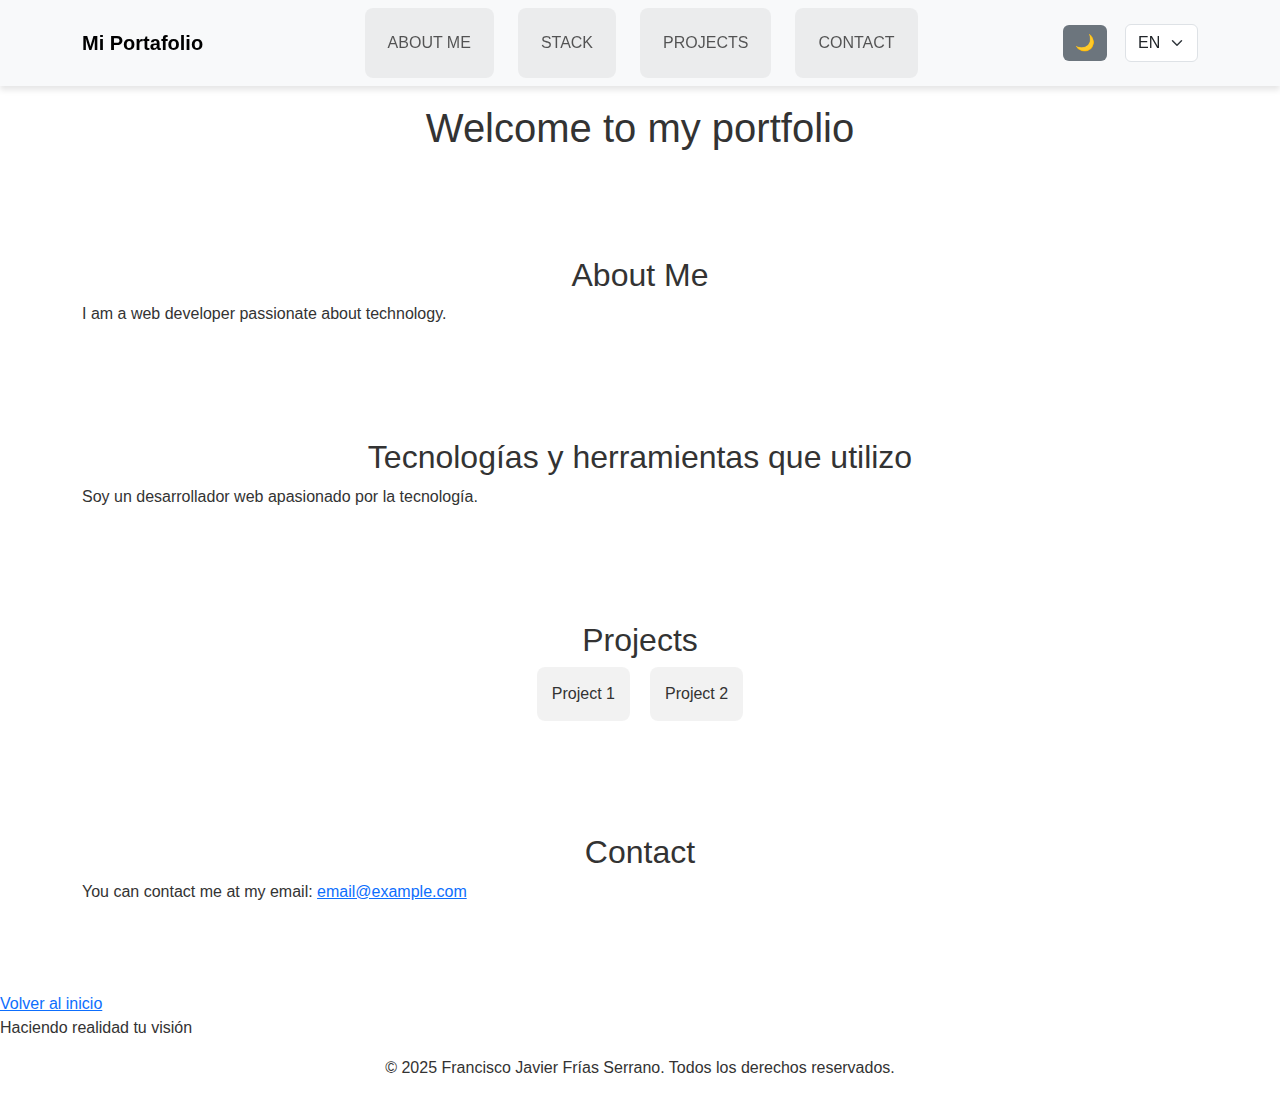
==== commit 3bdcddf5: "Initial skeleton" ====
--- a/index.html
+++ b/index.html
@@ -2,349 +2,90 @@
 <html lang="es">
 
 <head>
-  <meta charset="UTF-8">
-  <meta http-equiv="X-UA-Compatible" content="IE=edge">
-  <meta name="viewport" content="width=device-width, initial-scale=1.0">
-  <title>Personal Portfolio</title>
-  <link rel="stylesheet" href="css/bootstrap.css">
-  <link rel="stylesheet" href="css/bootstrap.min.css">
-  <link rel="stylesheet" href="css/style.css">
-  <link rel="stylesheet" href="css/bootstrap-callout.css">
-  <link rel="preconnect" href="https://fonts.googleapis.com">
-  <link rel="preconnect" href="https://fonts.gstatic.com" crossorigin>
-  <link href="https://fonts.googleapis.com/css2?family=Nunito:wght@200;300;400;500;600;700&display=swap"
-    rel="stylesheet">
-
-  <!--
-    Images are from https://unsplash.com/
-    -->
-
+    <meta charset="UTF-8">
+    <meta name="viewport" content="width=device-width, initial-scale=1.0">
+    <title>Mi Portafolio</title>
+    <link rel="stylesheet" href="https://cdn.jsdelivr.net/npm/bootstrap@5.3.0/dist/css/bootstrap.min.css">
+    <link rel="stylesheet" href="css/style.css">
 </head>
 
-<body>
-  <nav id="scrolling_navbar" class="navbar navbar-expand-lg bg-body-tertiary fixed-top">
-    <div class="container">
-      <a class="navbar-brand" href="#">Personal Portfolio</a>
-      <button class="navbar-toggler" type="button" data-bs-toggle="collapse" data-bs-target="#navbarNav"
-        aria-controls="navbarNav" aria-expanded="false" aria-label="Toggle navigation">
-        <span class="navbar-toggler-icon"></span>
-      </button>
-      <div class="collapse navbar-collapse justify-content-end" id="navbarNav">
-        <ul class="navbar-nav fw-bold">
-          <li class="nav-item">
-            <a class="nav-link" href="#home">Home</a>
-          </li>
-          <li class="nav-item">
-            <a class="nav-link" href="#about">About</a>
-          </li>
-          <li class="nav-item">
-            <a class="nav-link" href="#travel">Travel</a>
-          </li>
-          <li class="nav-item">
-            <a class="nav-link" href="#blog">Blog</a>
-          </li>
-          <li class="nav-item">
-            <a class="nav-link" href="#contact">Contact</a>
-          </li>
-        </ul>
-      </div>
-    </div>
-  </nav>
+<body class="light-mode">
 
-  <div data-bs-spy="scroll" data-bs-target="#scrolling_navbar" data-bs-root-margin="0px 0px -40%"
-    data-bs-smooth-scroll="true" class="scrollspy-example bg-light p-3 rounded-2" tabindex="0">
+    <nav class="navbar navbar-expand-lg navbar-light bg-light fixed-top">
+        <div class="container">
+          <div class="d-flex justify-content-between align-items-center w-100">
+      
+            <!-- Marca izquierda -->
+            <a class="navbar-brand fw-bold" href="#">Mi Portafolio</a>
+      
+            <!-- Enlaces al centro -->
+            <ul class="navbar-nav flex-row gap-4 justify-content-center">
+              <li class="nav-item">
+                <a class="nav-link text-uppercase" href="#about" id="nav-about">Sobre mí</a>
+              </li>
+              <li class="nav-item">
+                <a class="nav-link text-uppercase" href="#stack" id="nav-stack">Stack</a>
+              </li>
+              <li class="nav-item">
+                <a class="nav-link text-uppercase" href="#projects" id="nav-projects">Proyectos</a>
+              </li>
+              <li class="nav-item">
+                <a class="nav-link text-uppercase" href="#contact" id="nav-contact">Contacto</a>
+              </li>
+            </ul>
+      
+            <!-- Selectores a la derecha -->
+            <div class="d-flex align-items-center gap-2">
+              <button id="toggle-theme" class="btn btn-secondary">🌙</button>
+              <select id="language-select" class="form-select w-auto">
+                <option value="es">ES</option>
+                <option value="en">EN</option>
+              </select>
+            </div>
+      
+          </div>
+        </div>
+      </nav>
+      
 
-    <section class="min-vh-100 d-flex flex-wrap align-content-center" id="home"
-      style="background-image: url('image/home.jpg'); background-size: cover;">
-      <div class="container d-flex align-items-center py-5">
-        <div class="col text-center bg-light m-4 p-4 text-dark bg-opacity-50 rounded-5 border border-2 border-white">
-          <img src="image/success.png" class="img-fluid col-lg-2 col-sm-6 col-xs-6 mb-4">
-          <p class="display-2 text-secondary mb-3">Personal Portfolio</p>
-          <p class="text-secondary fs-5 mb-6">Lorem ipsum dolor sit amet, consectetur adipiscing elit. Vivamus tellus
-            lectus, dapibus a erat quis, venenatis feugiat nulla. Phasellus sit amet ante sapien.</p>
-          <a class="btn btn-success btn-lg active rounded-pill mb-3" href="#about">About</a>
-          <a class="btn btn-light btn-lg rounded-pill mb-3" href="#contact">Contact</a>
-          <a class="btn btn-light btn-lg rounded-pill mb-3" href="https://www.linkedin.com/in/javifs94/" target="_blank">LinkedIn</a>
-          <a class="btn btn-light btn-lg rounded-pill mb-3" href="https://github.com/Javierfs94" target="_blank">GitHub</a>
-        </div>
-      </div>
+    <header class="text-center py-5">
+        <h1 id="title">Bienvenido a mi portafolio</h1>
+    </header>
+
+
+    <section id="about" class="container py-5">
+        <h2 id="about-title">Sobre mí</h2>
+        <p id="about-text">Soy un desarrollador web apasionado por la tecnología.</p>
     </section>
 
-    <section data-bs-spy="scroll" data-bs-target="#scrolling_navbar" class="container py-5" id="about">
-      <div class="text-center py-5">
-        <h2 class="fw-bolder">About</h2>
-        <p class="fs-5">Lorem ipsum dolor sit amet consectetur adipisicing elit.</p>
-      </div>
-      <div class="row">
-        <div class="col-lg-4">
-          <img class="img-fluid rounded-5" src="image/19199262.png">
-        </div>
-        <div class="col-lg-7 offset-lg-1">
-          <p class="lh-lg mb-6">Lorem ipsum dolor sit amet consectetur adipisicing elit. Accusamus, molestiae commodi?
-            Cum ullam voluptatum fuga modi? Quos possimus corrupti quisquam? Ratione, hic repellat distinctio iste at
-            cumque ad harum architecto odio rem excepturi itaque minima praesentium quibusdam dolorum perferendis
-            voluptas!</p>
-          <h3 class="fw-bold fs-4">Skills</h3>
-
-          <p class="mb-0">HTML:</p>
-          <div class="progress mb-3">
-            <div class="progress-bar progress-bar-striped bg-greenyellow" style="width: 99%;">99%</div>
-          </div>
-          <p class="mb-0">CSS:</p>
-          <div class="progress mb-3">
-            <div class="progress-bar progress-bar-striped bg-info" style="width: 99%;">99%</div>
-          </div>
-          <p class="mb-0">JS:</p>
-          <div class="progress mb-3">
-            <div class="progress-bar progress-bar-striped bg-warning" style="width: 99%;">99%</div>
-          </div>
-          <p class="mb-0">BOOTSTRAP 5:</p>
-          <div class="progress mb-3">
-            <div class="progress-bar progress-bar-striped bg-danger" style="width: 99%;">99%</div>
-          </div>
-          <p class="mb-0">REACT:</p>
-          <div class="progress mb-3">
-            <div class="progress-bar progress-bar-striped bg-green" style="width: 99%;">99%</div>
-          </div>
-        </div>
-
-      </div>
-
+    <section id="stack" class="container py-5">
+        <h2 id="about-title">Tecnologías y herramientas que utilizo</h2>
+        <p id="about-text">Soy un desarrollador web apasionado por la tecnología.</p>
     </section>
 
-    <section data-bs-spy="scroll" data-bs-target="#scrolling_navbar" class="bg-dark py-5" id="travel">
-      <div class="container">
-        <div class="text-white text-center py-5">
-          <h2 class="fw-bolder">Travel</h2>
-          <p class="fs-5">Lorem ipsum, dolor sit amet consectetur adipisicing elit. Quas, necessitatibus.</p>
-        </div>
-
-        <div class="row pb-4" id="gallery" data-toggle="modal" data-target="#exampleModal">
-          <div class="col-12 col-sm-6 col-lg-3 mb-4">
-            <img class="w-100 img-thumbnail" src="image/photo-1.jpg" data-target="#carouselExample" data-slide-to="0">
-          </div>
-          <div class="col-12 col-sm-6 col-lg-3 mb-4">
-            <img class="w-100 img-thumbnail" src="image/photo-2.jpg" data-target="#carouselExample" data-slide-to="1">
-          </div>
-          <div class="col-12 col-sm-6 col-lg-3 mb-4">
-            <img class="w-100 img-thumbnail" src="image/photo-3.jpg" data-target="#carouselExample" data-slide-to="2">
-          </div>
-          <div class="col-12 col-sm-6 col-lg-3 mb-4">
-            <img class="w-100 img-thumbnail" src="image/photo-4.jpg" data-target="#carouselExample" data-slide-to="3">
-          </div>
-          <div class="col-12 col-sm-6 col-lg-3 mb-4">
-            <img class="w-100 img-thumbnail" src="image/photo-5.jpg" data-target="#carouselExample" data-slide-to="4">
-          </div>
-          <div class="col-12 col-sm-6 col-lg-3 mb-4">
-            <img class="w-100 img-thumbnail" src="image/photo-6.jpg" data-target="#carouselExample" data-slide-to="5">
-          </div>
-          <div class="col-12 col-sm-6 col-lg-3 mb-4">
-            <img class="w-100 img-thumbnail" src="image/photo-7.jpg" data-target="#carouselExample" data-slide-to="6">
-          </div>
-          <div class="col-12 col-sm-6 col-lg-3 mb-4">
-            <img class="w-100 img-thumbnail" src="image/photo-8.jpg" data-target="#carouselExample" data-slide-to="7">
-          </div>
-        </div>
-
-        <!-- Modal -->
-        <!-- 
-                  This part is straight out of Bootstrap docs. Just a carousel inside a modal.
-                  -->
-        <div class="modal fade" id="exampleModal" tabindex="-1" role="dialog" aria-hidden="true">
-          <div class="modal-dialog" role="document">
-            <div class="modal-content">
-              <div class="modal-header">
-                <button type="button" class="btn-close" data-dismiss="modal" aria-label="Close"></span>
-                </button>
-              </div>
-              <div class="modal-body">
-                <div id="carouselExample" class="carousel slide" data-bs-ride="carousel">
-                  <div class="carousel-indicators">
-                    <button type="button" data-bs-target="#carouselExample" data-bs-slide-to="0" class="active"
-                      aria-current="true" aria-label="Slide 1"></button>
-                    <button type="button" data-bs-target="#carouselExample" data-bs-slide-to="1"
-                      aria-label="Slide 2"></button>
-                    <button type="button" data-bs-target="#carouselExample" data-bs-slide-to="2"
-                      aria-label="Slide 3"></button>
-                    <button type="button" data-bs-target="#carouselExample" data-bs-slide-to="3"
-                      aria-label="Slide 4"></button>
-                    <button type="button" data-bs-target="#carouselExample" data-bs-slide-to="4"
-                      aria-label="Slide 5"></button>
-                    <button type="button" data-bs-target="#carouselExample" data-bs-slide-to="5"
-                      aria-label="Slide 6"></button>
-                    <button type="button" data-bs-target="#carouselExample" data-bs-slide-to="6"
-                      aria-label="Slide 7"></button>
-                    <button type="button" data-bs-target="#carouselExample" data-bs-slide-to="7"
-                      aria-label="Slide 8"></button>
-                  </div>
-                  <div class="carousel-inner">
-                    <div class="carousel-item active" data-bs-interval="3000">
-                      <img class="d-block w-100" src="image/photo-1.jpg">
-                    </div>
-                    <div class="carousel-item" data-bs-interval="3000">
-                      <img class="d-block w-100" src="image/photo-2.jpg">
-                    </div>
-                    <div class="carousel-item" data-bs-interval="3000">
-                      <img class="d-block w-100" src="image/photo-3.jpg">
-                    </div>
-                    <div class="carousel-item" data-bs-interval="3000">
-                      <img class="d-block w-100" src="image/photo-4.jpg">
-                    </div>
-                    <div class="carousel-item" data-bs-interval="3000">
-                      <img class="d-block w-100" src="image/photo-5.jpg">
-                    </div>
-                    <div class="carousel-item" data-bs-interval="3000">
-                      <img class="d-block w-100" src="image/photo-6.jpg">
-                    </div>
-                    <div class="carousel-item" data-bs-interval="3000">
-                      <img class="d-block w-100" src="image/photo-7.jpg">
-                    </div>
-                    <div class="carousel-item" data-bs-interval="3000">
-                      <img class="d-block w-100" src="image/photo-8.jpg">
-                    </div>
-                  </div>
-                  <a class="carousel-control-prev" href="#carouselExample" type="button" data-slide="prev">
-                    <span class="carousel-control-prev-icon" aria-hidden="true"></span>
-                    <span class="visually-hidden">Previous</span>
-                  </a>
-                  <a class="carousel-control-next" href="#carouselExample" type="button" data-slide="next">
-                    <span class="carousel-control-next-icon" aria-hidden="true"></span>
-                    <span class="visually-hidden">Next</span>
-                  </a>
-                </div>
-              </div>
-            </div>
-          </div>
-        </div>
-
-      </div>
-
+    <section id="projects" class="container py-5">
+        <h2 id="projects-title">Proyectos</h2>
+        <ul>
+            <li id="project1">Proyecto 1</li>
+            <li id="project2">Proyecto 2</li>
+        </ul>
     </section>
 
-    <section data-bs-spy="scroll" data-bs-target="#scrolling_navbar" class="py-5" id="blog">
-      <div class="container">
-        <div class="text-center py-5">
-          <h2 class="fw-bolder">Blog</h2>
-          <p class="fs-5">Lorem ipsum, dolor sit amet consectetur adipisicing elit. Quas, necessitatibus.</p>
-        </div>
-
-        <div class="row">
-          <div class="col-lg-4 col-md-6 mb-4">
-            <div class="card">
-              <img src="image/water-is-better.jpg" class="card-img-top">
-              <div class="card-body">
-                <h5 class="card-title text-center py-2">The Norwegian Fjords</h5>
-                <p>Lorem ipsum dolor sit amet, consectetur adipisicing elit. Tempora nam quidem quia, dignissimos modi
-                  possimus asperiores nihil blanditiis sunt voluptates quae facere placeat corporis? Ipsa, consequuntur
-                  reprehenderit? Repellendus, aliquam. Deleniti.</p>
-                <a href="blog-page.html" class="btn btn-light d-flex justify-content-center">Click to read this
-                  article...</a>
-              </div>
-
-            </div>
-
-          </div>
-
-          <div class="col-lg-4 col-md-6 mb-4">
-            <div class="card">
-              <img src="image/mountain-light.jpg" class="card-img-top">
-              <div class="card-body">
-                <h5 class="card-title text-center py-2">The Northern Lights</h5>
-                <p>Lorem ipsum dolor sit amet, consectetur adipisicing elit. Tempora nam quidem quia, dignissimos modi
-                  possimus asperiores nihil blanditiis sunt voluptates quae facere placeat corporis? Ipsa, consequuntur
-                  reprehenderit? Repellendus, aliquam. Deleniti.</p>
-                <a href="#" class="btn btn-light d-flex justify-content-center">Click to read this article...</a>
-              </div>
-
-            </div>
-
-          </div>
-
-          <div class="col-lg-4 col-md-6 mb-4">
-            <div class="card">
-              <img src="image/guatemala.jpg" class="card-img-top">
-              <div class="card-body">
-                <h5 class="card-title text-center py-2">Travelling to Guatemala</h5>
-                <p>Lorem ipsum dolor sit amet, consectetur adipisicing elit. Tempora nam quidem quia, dignissimos modi
-                  possimus asperiores nihil blanditiis sunt voluptates quae facere placeat corporis? Ipsa, consequuntur
-                  reprehenderit? Repellendus, aliquam. Deleniti.</p>
-                <a href="#" class="btn btn-light d-flex justify-content-center">Click to read this article...</a>
-              </div>
-
-            </div>
-
-          </div>
-
-        </div>
-
-
-
-      </div>
+    <section id="contact" class="container py-5">
+        <h2 id="contact-title">Contacto</h2>
+        <p id="contact-text">Puedes contactarme en mi correo: <a href="mailto:javifs94@gmail.com">javifs94@gmail.com</a></p>
+        </p>
     </section>
 
-    <section data-bs-spy="scroll" data-bs-target="#scrolling_navbar" class="bg-dark py-5" id="contact">
-      <div class="container">
-        <div class="text-white text-center py-5">
-          <h2 class="fw-bolder">Contact</h2>
-          <p class="fs-5">Lorem ipsum, dolor sit amet consectetur adipisicing elit. Quas, necessitatibus.</p>
-        </div>
+    <footer class="px-8 md:px-20 mt-20 pt-4 flex flex-col items-center dark:text-gray-200">
+        <a class="button"
+            href="#">Volver al inicio</a>
+        <p class="mt-10 text-sm cursor-default">Haciendo realidad tu visión</p>
+        <p class="text-sm cursor-default text-center">© 2025 Francisco Javier Frías Serrano. Todos los derechos reservados.</p>
+    </footer>
 
-        <div class="col-xxl-6 col-xl-7 col-lg-8 col-md-9 col-sm-10 col-11 mx-auto">
-          <form action="" class="text-white fs-6">
-            <div class="mb-3">
-              <label class="form-label text-white">Name Surname</label>
-              <input type="text" class="form-control">
-            </div>
-            <div class="mb-3">
-              <label class="form-label text-white">Email</label>
-              <input type="email" class="form-control">
-            </div>
-            <div class="mb-3">
-              <label class="form-label text-white">Subject</label>
-              <input type="text" class="form-control">
-            </div>
-            <div class="mb-3">
-              <label class="form-label text-white">Message</label>
-              <textarea type="text" rows="10" class="form-control"></textarea>
-            </div>
-            <div class="d-grid gap-2 col-lg-4 col-md-4 mx-auto">
-              <button class="btn btn-success btn-lg rounded-pill">Send</button>
-            </div>
-          </form>
-        </div>
-      </div>
-    </section>
-
-    <footer class="bg-light">
-      <div class="container">
-        <p class="copyright-text text-center fs-8 py-4 mb-0">Copyright © 2023 <a class="text-dark"
-            href="https://github.com/ecemgo" target="_blank">@ecemgo</a></p>
-      </div>
-  </div>
-
-  </footer>
-
-  </div>
-
-  <script>
-    function switchStyle() {
-      if (document.getElementById('styleSwitch').checked) {
-        document.getElementById('gallery').classList.add("custom");
-        document.getElementById('exampleModal').classList.add("custom");
-      } else {
-        document.getElementById('gallery').classList.remove("custom");
-        document.getElementById('exampleModal').classList.remove("custom");
-      }
-    };
-
-  </script>
-
-  <script src="https://cdnjs.cloudflare.com/ajax/libs/jquery/3.3.1/jquery.min.js"></script>
-  <script src="https://cdnjs.cloudflare.com/ajax/libs/popper.js/1.14.6/popper.min.js"></script>
-  <script src="https://stackpath.bootstrapcdn.com/bootstrap/4.1.3/js/bootstrap.min.js"></script>
-  <script src="js/bootstrap.bundle.min.js"></script>
-  <script src="js/main.js"></script>
-
+    <script src="https://cdn.jsdelivr.net/npm/bootstrap@5.3.0/dist/js/bootstrap.bundle.min.js"></script>
+    <script type="module" src="js/main.js"></script>
 </body>
 
 </html>--- a/css/style.css
+++ b/css/style.css
@@ -1,264 +1,100 @@
-body {
-  font-family: "Nunito", sans-serif;
+/* Estilos generales */
+html {
+  scroll-behavior: smooth;
 }
 
-.nav-link.active {
-  color: rgb(22, 166, 84) !important;
+body {
+  font-family: 'Arial', sans-serif;
+  transition: background 0.3s, color 0.3s;
+  padding-top: 56px;
 }
 
-.btn-success {
-  background-color: rgb(23, 109, 89) !important;
-  border: 2px solid white !important;
+.light-mode {
+  background-color: #ffffff;
+  color: #333;
 }
 
-.btn-success:hover {
-  background-color: rgb(33, 160, 131) !important;
+.dark-mode {
+  background-color: #121212;
+  color: #f5f5f5;
 }
 
-.bg-success {
-  background-color: rgb(23, 109, 89) !important;
-  opacity: 0.7;
-  border-radius: 5px;
-  margin-bottom: 5px;
+.uppercase {
+  text-transform: uppercase;
 }
 
-.bg-dark {
-  background: linear-gradient(to top right, #80ffdb, #5390d9) !important;
+/* Navbar */
+.navbar {
+  transition: background 0.3s;
 }
 
-.text-secondary {
-  color: rgba(143, 136, 136, 0.884) !important;
-  opacity: 0.8;
+.light-mode .navbar {
+  background-color: #f8f9fa;
+  box-shadow: 0px 4px 6px rgba(0, 0, 0, 0.1);
 }
 
-.bg-greenyellow {
-  background-color: green;
+.dark-mode .navbar {
+  background-color: #1c1c1c;
+  box-shadow: 0px 4px 6px rgba(255, 255, 255, 0.1);
 }
 
-.bg-violet {
-  background-color: violet;
+/* .button {
+  height: 3rem;
+  width: 100%;
+  border-radius: 1.5rem;
+  --tw-bg-opacity: 1;
+  background-color: rgb(153 246 228 / var(--tw-bg-opacity));
+  padding-top: .5rem;
+  padding-bottom: .5rem;
+  text-align: center;
+  font-weight: 700;
+  line-height: 2rem;
+  --tw-text-opacity: 1;
+  color: rgb(30 41 59 / var(--tw-text-opacity));
+  transition-property: all;
+  transition-timing-function: cubic-bezier(.4,0,.2,1);
+  transition-duration: .3s;
+} */
+
+/* Botones y select */
+#toggle-theme {
+  border: none;
+  cursor: pointer;
 }
 
-.text-justify {
-  text-align: justify;
+#language-select {
+  margin-left: 10px;
 }
 
-.object-fit {
-  object-fit: cover;
+/* Secciones */
+section {
+  padding: 40px 0;
 }
 
-/*
-.navbar-nav li>a:hover,.navbar-nav li>a:focus,.navbar-nav li.active {
-    color: rgb(23, 109, 73)
-}
-*/
-
-/*-------------------------
-           GALLERY
--------------------------*/
-
-.modal-dialog {
-  text-align: left; /* you'll likely want this */
-  max-width: 100%;
-  width: auto !important;
-  display: inline-block;
-}
-
-.modal {
+h1, h2 {
   text-align: center;
 }
 
-#gallery img {
-  cursor: pointer;
-  border-radius: 10px;
-  height: 75vw;
-  -o-object-fit: cover;
-  object-fit: cover;
-}
-@media (min-width: 576px) {
-  #gallery img {
-    height: 35vw;
-  }
-}
-@media (min-width: 992px) {
-  #gallery img {
-    height: 18vw;
-  }
+/* Proyectos */
+ul {
+  list-style: none;
+  padding: 0;
+  display: flex;
+  justify-content: center;
+  gap: 20px;
 }
 
-.carousel-item img {
-  height: 60vw;
-  -o-object-fit: cover;
-  object-fit: cover;
-}
-@media (min-width: 576px) {
-  .carousel-item img {
-    height: 600px;
-  }
+li {
+  background: rgba(0, 0, 0, 0.05);
+  padding: 15px;
+  border-radius: 8px;
+  transition: background 0.3s;
 }
 
-* {
-  transition: 0.3s;
+.light-mode li:hover {
+  background: rgba(0, 0, 0, 0.1);
 }
 
-#gallery.custom {
-  padding: 0 15px;
+.dark-mode li:hover {
+  background: rgba(255, 255, 255, 0.2);
 }
-#gallery.custom img {
-  display: block;
-  margin: 15px 0;
-  border-radius: 300px 30px 300px 300px;
-}
-#gallery.custom img:hover {
-  border-radius: 30px 90px 30px 30px;
-}
-
-#exampleModal.custom .modal-content {
-  background: none;
-  border: none;
-}
-#exampleModal.custom .modal-header {
-  border: none;
-}
-#exampleModal.custom .modal-header button {
-  background: none;
-  border-radius: 100px 100px 0 0;
-  padding: 5px 10px;
-  opacity: 1;
-  position: relative;
-  top: 3px;
-  border: solid 2px white;
-}
-@media (min-width: 992px) {
-  #exampleModal.custom .modal-header button {
-    top: 15px;
-  }
-}
-#exampleModal.custom .modal-header button:hover {
-  top: 3px;
-}
-#exampleModal.custom .modal-header span {
-  color: white;
-}
-#exampleModal.custom .modal-body {
-  padding: 0;
-  border: none;
-  position: relative;
-}
-#exampleModal.custom .modal-body::before,
-#exampleModal.custom .modal-body::after {
-  content: "";
-  height: 50px;
-  width: 50px;
-  display: block;
-  position: absolute;
-  background: white;
-  border-radius: 3px 10px;
-}
-@media (min-width: 768px) {
-  #exampleModal.custom .modal-body::before,
-  #exampleModal.custom .modal-body::after {
-    border-radius: 3px 30px;
-    height: 100px;
-    width: 100px;
-  }
-}
-#exampleModal.custom .modal-body::before {
-  top: -5px;
-  left: -5px;
-}
-@media (min-width: 768px) {
-  #exampleModal.custom .modal-body::before {
-    top: -15px;
-    left: -15px;
-  }
-}
-#exampleModal.custom .modal-body::after {
-  bottom: -5px;
-  right: -5px;
-  z-index: -1;
-}
-@media (min-width: 768px) {
-  #exampleModal.custom .modal-body::after {
-    bottom: -15px;
-    right: -15px;
-  }
-}
-#exampleModal.custom .modal-footer {
-  border: none;
-  margin-top: 60px;
-}
-@media (min-width: 992px) {
-  #exampleModal.custom .modal-footer {
-    margin-top: 40px;
-  }
-}
-#exampleModal.custom .modal-footer .btn {
-  margin: auto;
-  border: solid 2px white;
-  background: none;
-  text-transform: uppercase;
-  font-size: 0.8em;
-  letter-spacing: 0.1em;
-  font-weight: bold;
-  padding: 0.2em 0.7em;
-}
-#exampleModal.custom .modal-footer .btn:hover {
-  background: white;
-  color: black;
-}
-#exampleModal.custom .carousel-control-prev,
-#exampleModal.custom .carousel-control-next {
-  font-size: 2em;
-  top: auto;
-  opacity: 1;
-  bottom: -52px;
-}
-@media (min-width: 768px) {
-  #exampleModal.custom .carousel-control-prev,
-  #exampleModal.custom .carousel-control-next {
-    top: 0;
-    opacity: 0.5;
-    bottom: 0;
-  }
-}
-#exampleModal.custom .carousel-control-next-icon,
-#exampleModal.custom .carousel-control-prev-icon {
-  height: 30px;
-  width: 30px;
-}
-@media (min-width: 768px) {
-  #exampleModal.custom .carousel-control-prev {
-    left: -90px;
-  }
-}
-@media (min-width: 768px) {
-  #exampleModal.custom .carousel-control-next {
-    right: -90px;
-  }
-}
-#exampleModal.custom .carousel-indicators {
-  bottom: -60px;
-}
-@media (min-width: 992px) {
-  #exampleModal.custom .carousel-indicators {
-    bottom: -30px;
-  }
-}
-#exampleModal.custom .carousel-indicators li {
-  height: 30px;
-  border-radius: 100px;
-  background: none;
-  border: solid 2px white;
-}
-@media (min-width: 992px) {
-  #exampleModal.custom .carousel-indicators li {
-    height: 10px;
-  }
-}
-#exampleModal.custom .carousel-indicators li:hover {
-  background: white;
-}
-#exampleModal.custom .carousel-indicators li.active {
-  background: white;
-}
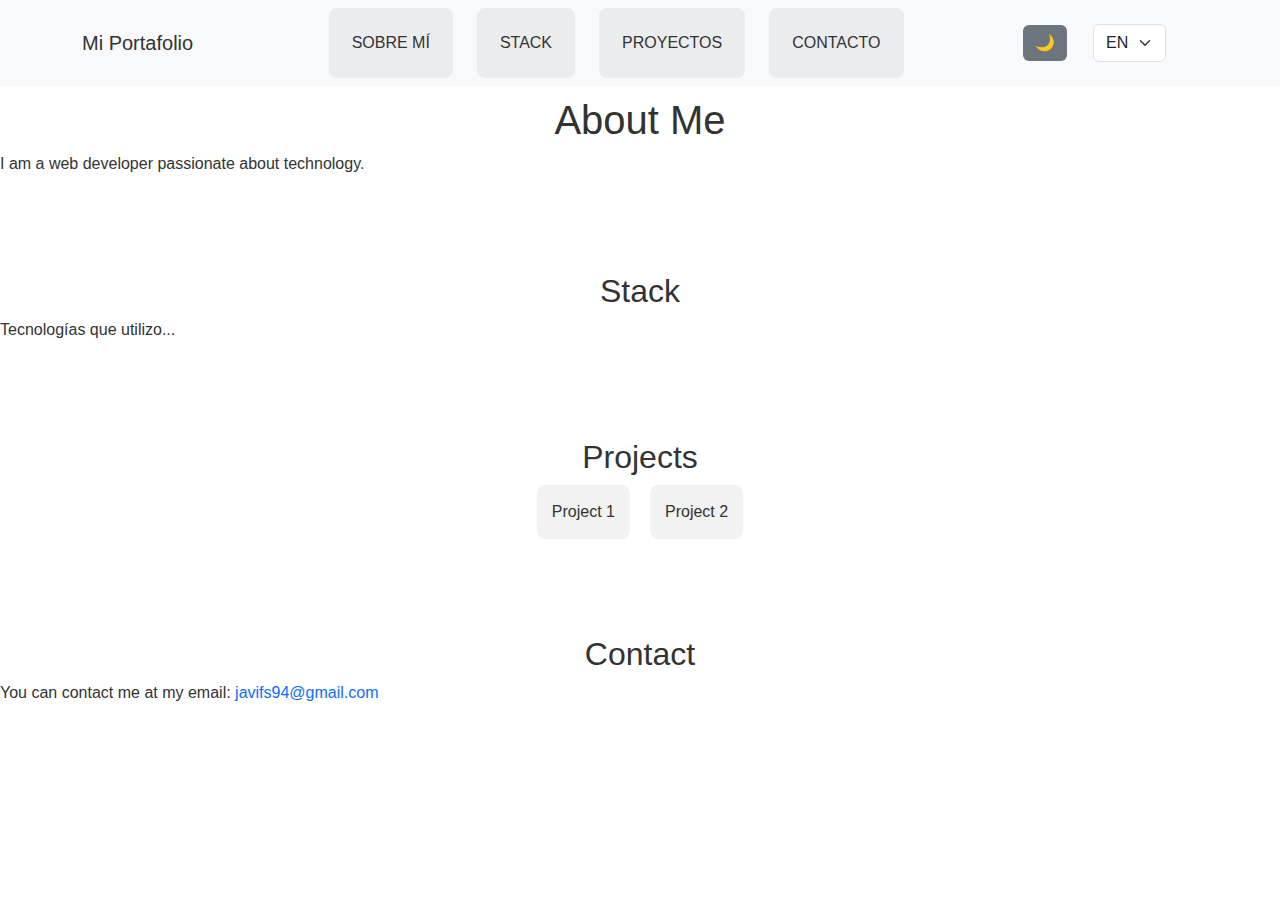
==== commit 9e3b0b10: "Actualización modo oscuro navbar" ====
--- a/index.html
+++ b/index.html
@@ -1,69 +1,55 @@
 <!DOCTYPE html>
 <html lang="es">
-
 <head>
     <meta charset="UTF-8">
     <meta name="viewport" content="width=device-width, initial-scale=1.0">
     <title>Mi Portafolio</title>
-    <link rel="stylesheet" href="https://cdn.jsdelivr.net/npm/bootstrap@5.3.0/dist/css/bootstrap.min.css">
+    <link href="https://cdn.jsdelivr.net/npm/bootstrap@5.3.0-alpha1/dist/css/bootstrap.min.css" rel="stylesheet">
     <link rel="stylesheet" href="css/style.css">
 </head>
+<body class="light-mode">
+    <!-- Navbar -->
+    <nav class="navbar navbar-expand-lg fixed-top">
+        <div class="container">
+            <div class="d-flex w-100 justify-content-between align-items-center">
+                <!-- Logo a la izquierda -->
+                <a class="navbar-brand" href="#">Mi Portafolio</a>
+    
+                <!-- Enlaces centrados -->
+                <ul class="navbar-nav mx-auto d-flex gap-4">
+                    <li class="nav-item"><a class="nav-link uppercase" href="#about" id="about">Sobre mí</a></li>
+                    <li class="nav-item"><a class="nav-link uppercase" href="#stack" id="stack">Stack</a></li>
+                    <li class="nav-item"><a class="nav-link uppercase" href="#projects" id="projects">Proyectos</a></li>
+                    <li class="nav-item"><a class="nav-link uppercase" href="#contact" id="contact">Contacto</a></li>
+                </ul>
+    
+                <!-- Botones y redes sociales a la derecha -->
+                <div class="d-flex align-items-center gap-3">
+                    <button id="toggle-theme" class="btn btn-secondary">🌙</button>
+                    <select id="language-select" class="form-select d-inline-block w-auto">
+                        <option value="es">ES</option>
+                        <option value="en">EN</option>
+                    </select>
+                    <a href="https://www.linkedin.com/in/javifs94" class="text-primary" target="_blank"><i class="bi bi-linkedin"></i></a>
+                    <a href="https://github.com/Javierfs94" class="text-dark" target="_blank"><i class="bi bi-github"></i></a>
+                </div>
+            </div>
+        </div>
+    </nav>
+    
 
-<body class="light-mode">
-
-    <nav class="navbar navbar-expand-lg navbar-light bg-light fixed-top">
-        <div class="container">
-          <div class="d-flex justify-content-between align-items-center w-100">
-      
-            <!-- Marca izquierda -->
-            <a class="navbar-brand fw-bold" href="#">Mi Portafolio</a>
-      
-            <!-- Enlaces al centro -->
-            <ul class="navbar-nav flex-row gap-4 justify-content-center">
-              <li class="nav-item">
-                <a class="nav-link text-uppercase" href="#about" id="nav-about">Sobre mí</a>
-              </li>
-              <li class="nav-item">
-                <a class="nav-link text-uppercase" href="#stack" id="nav-stack">Stack</a>
-              </li>
-              <li class="nav-item">
-                <a class="nav-link text-uppercase" href="#projects" id="nav-projects">Proyectos</a>
-              </li>
-              <li class="nav-item">
-                <a class="nav-link text-uppercase" href="#contact" id="nav-contact">Contacto</a>
-              </li>
-            </ul>
-      
-            <!-- Selectores a la derecha -->
-            <div class="d-flex align-items-center gap-2">
-              <button id="toggle-theme" class="btn btn-secondary">🌙</button>
-              <select id="language-select" class="form-select w-auto">
-                <option value="es">ES</option>
-                <option value="en">EN</option>
-              </select>
-            </div>
-      
-          </div>
-        </div>
-      </nav>
-      
-
-    <header class="text-center py-5">
-        <h1 id="title">Bienvenido a mi portafolio</h1>
-    </header>
-
-
-    <section id="about" class="container py-5">
-        <h2 id="about-title">Sobre mí</h2>
+    <!-- Contenido de la página -->
+    <section id="about">
+        <h1 id="about-title">Sobre mí</h1>
         <p id="about-text">Soy un desarrollador web apasionado por la tecnología.</p>
     </section>
 
-    <section id="stack" class="container py-5">
-        <h2 id="about-title">Tecnologías y herramientas que utilizo</h2>
-        <p id="about-text">Soy un desarrollador web apasionado por la tecnología.</p>
+    <section id="stack">
+        <h2 id="stack-title">Stack</h2>
+        <p id="stack-text">Tecnologías que utilizo...</p>
     </section>
 
-    <section id="projects" class="container py-5">
+    <section id="projects">
         <h2 id="projects-title">Proyectos</h2>
         <ul>
             <li id="project1">Proyecto 1</li>
@@ -71,21 +57,12 @@
         </ul>
     </section>
 
-    <section id="contact" class="container py-5">
+    <section id="contact">
         <h2 id="contact-title">Contacto</h2>
         <p id="contact-text">Puedes contactarme en mi correo: <a href="mailto:javifs94@gmail.com">javifs94@gmail.com</a></p>
-        </p>
     </section>
 
-    <footer class="px-8 md:px-20 mt-20 pt-4 flex flex-col items-center dark:text-gray-200">
-        <a class="button"
-            href="#">Volver al inicio</a>
-        <p class="mt-10 text-sm cursor-default">Haciendo realidad tu visión</p>
-        <p class="text-sm cursor-default text-center">© 2025 Francisco Javier Frías Serrano. Todos los derechos reservados.</p>
-    </footer>
-
-    <script src="https://cdn.jsdelivr.net/npm/bootstrap@5.3.0/dist/js/bootstrap.bundle.min.js"></script>
-    <script type="module" src="js/main.js"></script>
+    <script type="module" src="js/main.js"></script> <!-- Enlace a tu archivo JS -->
+    <script src="https://cdn.jsdelivr.net/npm/bootstrap@5.3.0-alpha1/dist/js/bootstrap.bundle.min.js"></script>
 </body>
-
-</html>+</html>
--- a/css/style.css
+++ b/css/style.css
@@ -6,17 +6,17 @@
 body {
   font-family: 'Arial', sans-serif;
   transition: background 0.3s, color 0.3s;
-  padding-top: 56px;
+  padding-top: 56px; /* Espacio para el navbar fijo */
 }
 
 .light-mode {
-  background-color: #ffffff;
-  color: #333;
+  background-color: #ffffff; /* Fondo claro */
+  color: #333; /* Texto oscuro */
 }
 
 .dark-mode {
-  background-color: #121212;
-  color: #f5f5f5;
+  background-color: #121212; /* Fondo oscuro */
+  color: #f5f5f5; /* Texto claro */
 }
 
 .uppercase {
@@ -24,39 +24,45 @@
 }
 
 /* Navbar */
-.navbar {
-  transition: background 0.3s;
+
+/* Estilo del navbar en modo claro */
+body.light-mode .navbar {
+  background-color: #f8f9fa; /* Fondo claro */
+  color: #333; /* Texto oscuro */
 }
 
-.light-mode .navbar {
-  background-color: #f8f9fa;
-  box-shadow: 0px 4px 6px rgba(0, 0, 0, 0.1);
+body.light-mode .navbar .navbar-nav .nav-link {
+  color: #333; /* Enlaces oscuros */
 }
 
-.dark-mode .navbar {
-  background-color: #1c1c1c;
-  box-shadow: 0px 4px 6px rgba(255, 255, 255, 0.1);
+body.light-mode .navbar .navbar-brand {
+  color: #333; /* Marca en modo claro */
 }
 
-/* .button {
-  height: 3rem;
-  width: 100%;
-  border-radius: 1.5rem;
-  --tw-bg-opacity: 1;
-  background-color: rgb(153 246 228 / var(--tw-bg-opacity));
-  padding-top: .5rem;
-  padding-bottom: .5rem;
-  text-align: center;
-  font-weight: 700;
-  line-height: 2rem;
-  --tw-text-opacity: 1;
-  color: rgb(30 41 59 / var(--tw-text-opacity));
-  transition-property: all;
-  transition-timing-function: cubic-bezier(.4,0,.2,1);
-  transition-duration: .3s;
-} */
+/* Estilo del navbar en modo oscuro */
+body.dark-mode .navbar {
+  background-color: #343a40; /* Fondo oscuro */
+  color: white; /* Texto claro */
+}
 
-/* Botones y select */
+body.dark-mode .navbar .navbar-nav .nav-link {
+  color: #f8f9fa; /* Enlaces claros */
+}
+
+body.dark-mode .navbar .navbar-brand {
+  color: #f8f9fa; /* Marca en modo oscuro */
+}
+
+/* Efecto de hover para los enlaces */
+body.light-mode .navbar .navbar-nav .nav-link:hover {
+  color: #0056b3; /* Enlaces oscuros al pasar el ratón */
+}
+
+body.dark-mode .navbar .navbar-nav .nav-link:hover {
+  color: #ced4da; /* Enlaces claros al pasar el ratón */
+}
+
+/* Botón de modo oscuro */
 #toggle-theme {
   border: none;
   cursor: pointer;
@@ -64,6 +70,28 @@
 
 #language-select {
   margin-left: 10px;
+}
+
+/* Iconos y botones */
+a {
+  text-decoration: none;
+}
+
+/* Estilos de los íconos */
+.text-dark {
+  color: #333; /* Color oscuro para íconos en modo claro */
+}
+
+.text-dark:hover {
+  color: #0056b3; /* Cambio de color al pasar el ratón */
+}
+
+.text-primary {
+  color: #0a66c2; /* Color de los íconos de LinkedIn */
+}
+
+.text-primary:hover {
+  color: #004182; /* Cambio de color al pasar el ratón */
 }
 
 /* Secciones */
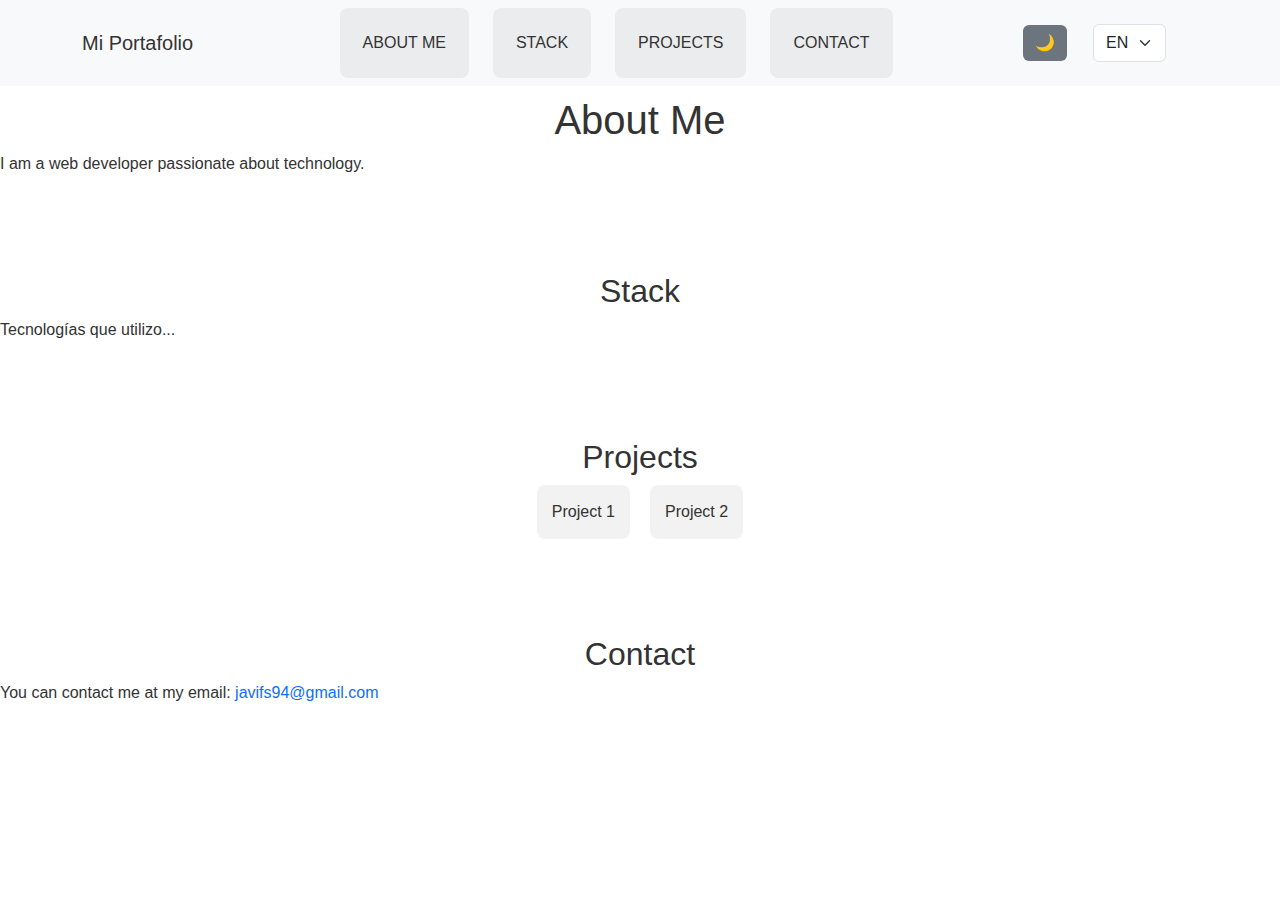
==== commit 2d8ca831: "Referencias traducciones nav" ====
--- a/index.html
+++ b/index.html
@@ -17,10 +17,10 @@
     
                 <!-- Enlaces centrados -->
                 <ul class="navbar-nav mx-auto d-flex gap-4">
-                    <li class="nav-item"><a class="nav-link uppercase" href="#about" id="about">Sobre mí</a></li>
-                    <li class="nav-item"><a class="nav-link uppercase" href="#stack" id="stack">Stack</a></li>
-                    <li class="nav-item"><a class="nav-link uppercase" href="#projects" id="projects">Proyectos</a></li>
-                    <li class="nav-item"><a class="nav-link uppercase" href="#contact" id="contact">Contacto</a></li>
+                    <li class="nav-item"><a class="nav-link uppercase" href="#about" id="nav-about">Sobre mí</a></li>
+                    <li class="nav-item"><a class="nav-link uppercase" href="#stack" id="nav-stack">Stack</a></li>
+                    <li class="nav-item"><a class="nav-link uppercase" href="#projects" id="nav-projects">Proyectos</a></li>
+                    <li class="nav-item"><a class="nav-link uppercase" href="#contact" id="nav-contact">Contacto</a></li>
                 </ul>
     
                 <!-- Botones y redes sociales a la derecha -->
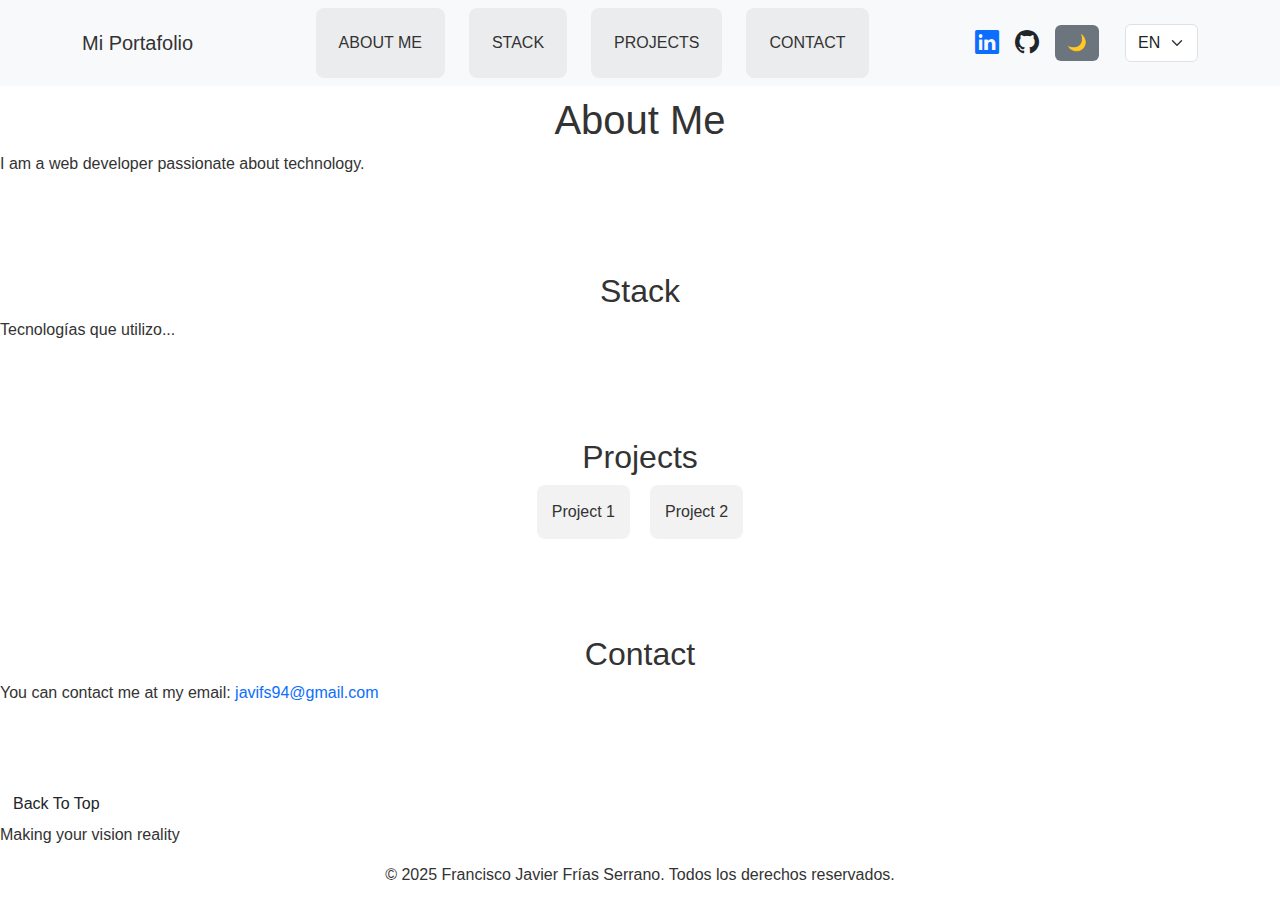
==== commit a2df99d4: "Mejora menu de navegacion" ====
--- a/index.html
+++ b/index.html
@@ -1,12 +1,15 @@
 <!DOCTYPE html>
 <html lang="es">
+
 <head>
     <meta charset="UTF-8">
     <meta name="viewport" content="width=device-width, initial-scale=1.0">
     <title>Mi Portafolio</title>
     <link href="https://cdn.jsdelivr.net/npm/bootstrap@5.3.0-alpha1/dist/css/bootstrap.min.css" rel="stylesheet">
+    <link href="https://cdn.jsdelivr.net/npm/bootstrap-icons@1.11.3/font/bootstrap-icons.css" rel="stylesheet">
     <link rel="stylesheet" href="css/style.css">
 </head>
+
 <body class="light-mode">
     <!-- Navbar -->
     <nav class="navbar navbar-expand-lg fixed-top">
@@ -14,29 +17,41 @@
             <div class="d-flex w-100 justify-content-between align-items-center">
                 <!-- Logo a la izquierda -->
                 <a class="navbar-brand" href="#">Mi Portafolio</a>
-    
+
                 <!-- Enlaces centrados -->
                 <ul class="navbar-nav mx-auto d-flex gap-4">
                     <li class="nav-item"><a class="nav-link uppercase" href="#about" id="nav-about">Sobre mí</a></li>
                     <li class="nav-item"><a class="nav-link uppercase" href="#stack" id="nav-stack">Stack</a></li>
-                    <li class="nav-item"><a class="nav-link uppercase" href="#projects" id="nav-projects">Proyectos</a></li>
-                    <li class="nav-item"><a class="nav-link uppercase" href="#contact" id="nav-contact">Contacto</a></li>
+                    <li class="nav-item"><a class="nav-link uppercase" href="#projects" id="nav-projects">Proyectos</a>
+                    </li>
+                    <li class="nav-item"><a class="nav-link uppercase" href="#contact" id="nav-contact">Contacto</a>
+                    </li>
                 </ul>
-    
+
                 <!-- Botones y redes sociales a la derecha -->
-                <div class="d-flex align-items-center gap-3">
-                    <button id="toggle-theme" class="btn btn-secondary">🌙</button>
-                    <select id="language-select" class="form-select d-inline-block w-auto">
+                <div class="d-flex align-items-center gap-3 social-icons">
+                    <a href="https://www.linkedin.com/in/javifs94" class="text-primary" target="_blank"
+                        data-bs-toggle="tooltip" title="Ver perfil en LinkedIn">
+                        <i class="bi bi-linkedin"></i>
+                    </a>
+                    <a href="https://github.com/Javierfs94" class="text-dark" target="_blank"
+                        data-bs-toggle="tooltip" title="Ver repositorio en GitHub">
+                        <i class="bi bi-github"></i>
+                    </a>
+                    <button id="toggle-theme" class="btn btn-secondary" data-bs-toggle="tooltip" title="Cambiar tema">
+                        🌙
+                    </button>
+                    <select id="language-select" class="form-select d-inline-block w-auto" data-bs-toggle="tooltip" title="Cambiar idioma">
                         <option value="es">ES</option>
                         <option value="en">EN</option>
                     </select>
-                    <a href="https://www.linkedin.com/in/javifs94" class="text-primary" target="_blank"><i class="bi bi-linkedin"></i></a>
-                    <a href="https://github.com/Javierfs94" class="text-dark" target="_blank"><i class="bi bi-github"></i></a>
                 </div>
+                
+                
             </div>
         </div>
     </nav>
-    
+
 
     <!-- Contenido de la página -->
     <section id="about">
@@ -59,10 +74,21 @@
 
     <section id="contact">
         <h2 id="contact-title">Contacto</h2>
-        <p id="contact-text">Puedes contactarme en mi correo: <a href="mailto:javifs94@gmail.com">javifs94@gmail.com</a></p>
+        <p id="contact-text">Puedes contactarme en mi correo: <a href="mailto:javifs94@gmail.com">javifs94@gmail.com</a>
+        </p>
     </section>
+
+
+    <footer class="px-8 md:px-20 mt-20 pt-4 flex flex-col items-center dark:text-gray-200"><a class="btn" href="#">Back
+            To Top</a>
+        <p class="mt-10 text-sm cursor-default">Making your vision reality</p>
+        <p class="text-sm cursor-default text-center">© 2025 Francisco Javier Frías Serrano. Todos los derechos
+            reservados.</p>
+    </footer>
+
 
     <script type="module" src="js/main.js"></script> <!-- Enlace a tu archivo JS -->
     <script src="https://cdn.jsdelivr.net/npm/bootstrap@5.3.0-alpha1/dist/js/bootstrap.bundle.min.js"></script>
 </body>
-</html>
+
+</html>--- a/css/style.css
+++ b/css/style.css
@@ -4,7 +4,7 @@
 }
 
 body {
-  font-family: 'Arial', sans-serif;
+  font-family: "Arial", sans-serif;
   transition: background 0.3s, color 0.3s;
   padding-top: 56px; /* Espacio para el navbar fijo */
 }
@@ -77,6 +77,30 @@
   text-decoration: none;
 }
 
+/* Estilos de los iconos de redes sociales */
+.social-icons a {
+  font-size: 1.5rem;
+  transition: transform 0.2s ease, color 0.2s ease;
+}
+
+.social-icons a:hover {
+  transform: scale(1.2);
+}
+
+/* Modo claro (por defecto) */
+@media (prefers-color-scheme: light) {
+  .social-icons a:hover {
+    color: var(--bs-primary);
+  }
+}
+
+/* Modo oscuro */
+@media (prefers-color-scheme: dark) {
+  .social-icons a:hover {
+    color: #f8f9fa; /* color claro sobre fondo oscuro */
+  }
+}
+
 /* Estilos de los íconos */
 .text-dark {
   color: #333; /* Color oscuro para íconos en modo claro */
@@ -99,7 +123,8 @@
   padding: 40px 0;
 }
 
-h1, h2 {
+h1,
+h2 {
   text-align: center;
 }
 
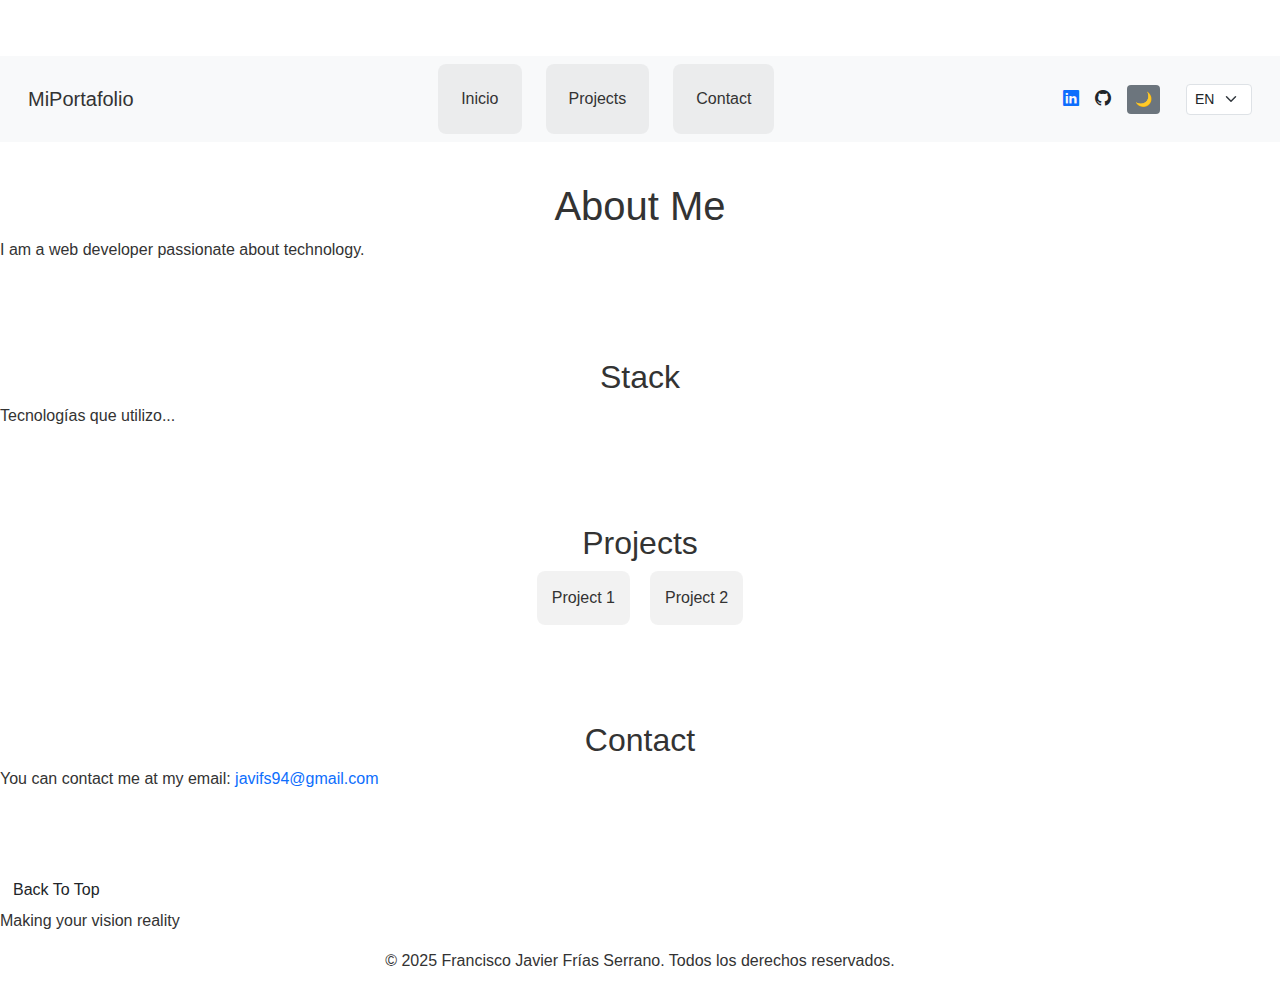
==== commit a353939a: "Cambios diseño responsive menu" ====
--- a/index.html
+++ b/index.html
@@ -5,49 +5,62 @@
     <meta charset="UTF-8">
     <meta name="viewport" content="width=device-width, initial-scale=1.0">
     <title>Mi Portafolio</title>
-    <link href="https://cdn.jsdelivr.net/npm/bootstrap@5.3.0-alpha1/dist/css/bootstrap.min.css" rel="stylesheet">
+    <!-- Bootstrap CSS -->
+    <link href="https://cdn.jsdelivr.net/npm/bootstrap@5.3.3/dist/css/bootstrap.min.css" rel="stylesheet">
+    <!-- Bootstrap Icons -->
     <link href="https://cdn.jsdelivr.net/npm/bootstrap-icons@1.11.3/font/bootstrap-icons.css" rel="stylesheet">
+
     <link rel="stylesheet" href="css/style.css">
 </head>
 
 <body class="light-mode">
-    <!-- Navbar -->
-    <nav class="navbar navbar-expand-lg fixed-top">
-        <div class="container">
-            <div class="d-flex w-100 justify-content-between align-items-center">
-                <!-- Logo a la izquierda -->
-                <a class="navbar-brand" href="#">Mi Portafolio</a>
-
-                <!-- Enlaces centrados -->
-                <ul class="navbar-nav mx-auto d-flex gap-4">
-                    <li class="nav-item"><a class="nav-link uppercase" href="#about" id="nav-about">Sobre mí</a></li>
-                    <li class="nav-item"><a class="nav-link uppercase" href="#stack" id="nav-stack">Stack</a></li>
-                    <li class="nav-item"><a class="nav-link uppercase" href="#projects" id="nav-projects">Proyectos</a>
+    <nav class="navbar navbar-expand-lg navbar-light bg-light px-3">
+        <div class="container-fluid">
+            <!-- Logo -->
+            <a class="navbar-brand me-3" href="#">MiPortafolio</a>
+    
+            <!-- Botón hamburguesa -->
+            <button class="navbar-toggler" type="button" data-bs-toggle="collapse" data-bs-target="#navbarContent"
+                aria-controls="navbarContent" aria-expanded="false" aria-label="Toggle navigation">
+                <span class="navbar-toggler-icon"></span>
+            </button>
+    
+            <!-- Contenido colapsable -->
+            <div class="collapse navbar-collapse" id="navbarContent">
+                <!-- Menú centrado -->
+                <ul class="navbar-nav mx-auto gap-4 text-center">
+                    <li class="nav-item">
+                        <a class="nav-link active" href="#inicio" id="nav-home">Inicio</a>
                     </li>
-                    <li class="nav-item"><a class="nav-link uppercase" href="#contact" id="nav-contact">Contacto</a>
+                    <li class="nav-item">
+                        <a class="nav-link" href="#proyectos" id="nav-projects">Proyectos</a>
+                    </li>
+                    <li class="nav-item">
+                        <a class="nav-link" href="#contacto" id="nav-contact">Contacto</a>
                     </li>
                 </ul>
-
-                <!-- Botones y redes sociales a la derecha -->
-                <div class="d-flex align-items-center gap-3 social-icons">
-                    <a href="https://www.linkedin.com/in/javifs94" class="text-primary" target="_blank"
-                        data-bs-toggle="tooltip" title="Ver perfil en LinkedIn">
-                        <i class="bi bi-linkedin"></i>
-                    </a>
-                    <a href="https://github.com/Javierfs94" class="text-dark" target="_blank"
-                        data-bs-toggle="tooltip" title="Ver repositorio en GitHub">
-                        <i class="bi bi-github"></i>
-                    </a>
-                    <button id="toggle-theme" class="btn btn-secondary" data-bs-toggle="tooltip" title="Cambiar tema">
-                        🌙
-                    </button>
-                    <select id="language-select" class="form-select d-inline-block w-auto" data-bs-toggle="tooltip" title="Cambiar idioma">
-                        <option value="es">ES</option>
-                        <option value="en">EN</option>
-                    </select>
-                </div>
-                
-                
+            </div>
+    
+            <!-- Controles a la derecha, visibles siempre, incluso en pantallas pequeñas -->
+            <div class="d-flex align-items-center gap-3">
+                <a href="https://www.linkedin.com/in/javifs94" class="text-primary" target="_blank"
+                    data-bs-toggle="tooltip" title="Ver perfil en LinkedIn">
+                    <i class="bi bi-linkedin"></i>
+                </a>
+                <a href="https://github.com/Javierfs94" class="text-dark" target="_blank" data-bs-toggle="tooltip"
+                    title="Ver repositorio en GitHub">
+                    <i class="bi bi-github"></i>
+                </a>
+    
+                <button id="toggle-theme" class="btn btn-secondary btn-sm" data-bs-toggle="tooltip" title="Cambiar tema">
+                    🌙
+                </button>
+    
+                <select id="language-select" class="form-select form-select-sm w-auto" data-bs-toggle="tooltip"
+                    title="Cambiar idioma">
+                    <option value="es">ES</option>
+                    <option value="en">EN</option>
+                </select>
             </div>
         </div>
     </nav>
@@ -87,8 +100,9 @@
     </footer>
 
 
-    <script type="module" src="js/main.js"></script> <!-- Enlace a tu archivo JS -->
-    <script src="https://cdn.jsdelivr.net/npm/bootstrap@5.3.0-alpha1/dist/js/bootstrap.bundle.min.js"></script>
+    <!-- Bootstrap JS bundle (con Popper incluido) -->
+    <script src="https://cdn.jsdelivr.net/npm/bootstrap@5.3.3/dist/js/bootstrap.bundle.min.js"></script>
+    <script type="module" src="js/main.js"></script>
 </body>
 
 </html>--- a/css/style.css
+++ b/css/style.css
@@ -31,6 +31,12 @@
   color: #333; /* Texto oscuro */
 }
 
+.navbar-nav .nav-link {
+  font-weight: 500;
+  font-size: 1rem;
+  transition: color 0.2s ease;
+}
+
 body.light-mode .navbar .navbar-nav .nav-link {
   color: #333; /* Enlaces oscuros */
 }
@@ -51,6 +57,10 @@
 
 body.dark-mode .navbar .navbar-brand {
   color: #f8f9fa; /* Marca en modo oscuro */
+}
+
+.navbar-nav .nav-link:hover {
+  color: var(--bs-primary);
 }
 
 /* Efecto de hover para los enlaces */
@@ -79,8 +89,8 @@
 
 /* Estilos de los iconos de redes sociales */
 .social-icons a {
-  font-size: 1.5rem;
-  transition: transform 0.2s ease, color 0.2s ease;
+  font-size: 1.4rem;
+  transition: transform 0.2s ease;
 }
 
 .social-icons a:hover {
@@ -151,3 +161,5 @@
 .dark-mode li:hover {
   background: rgba(255, 255, 255, 0.2);
 }
+
+
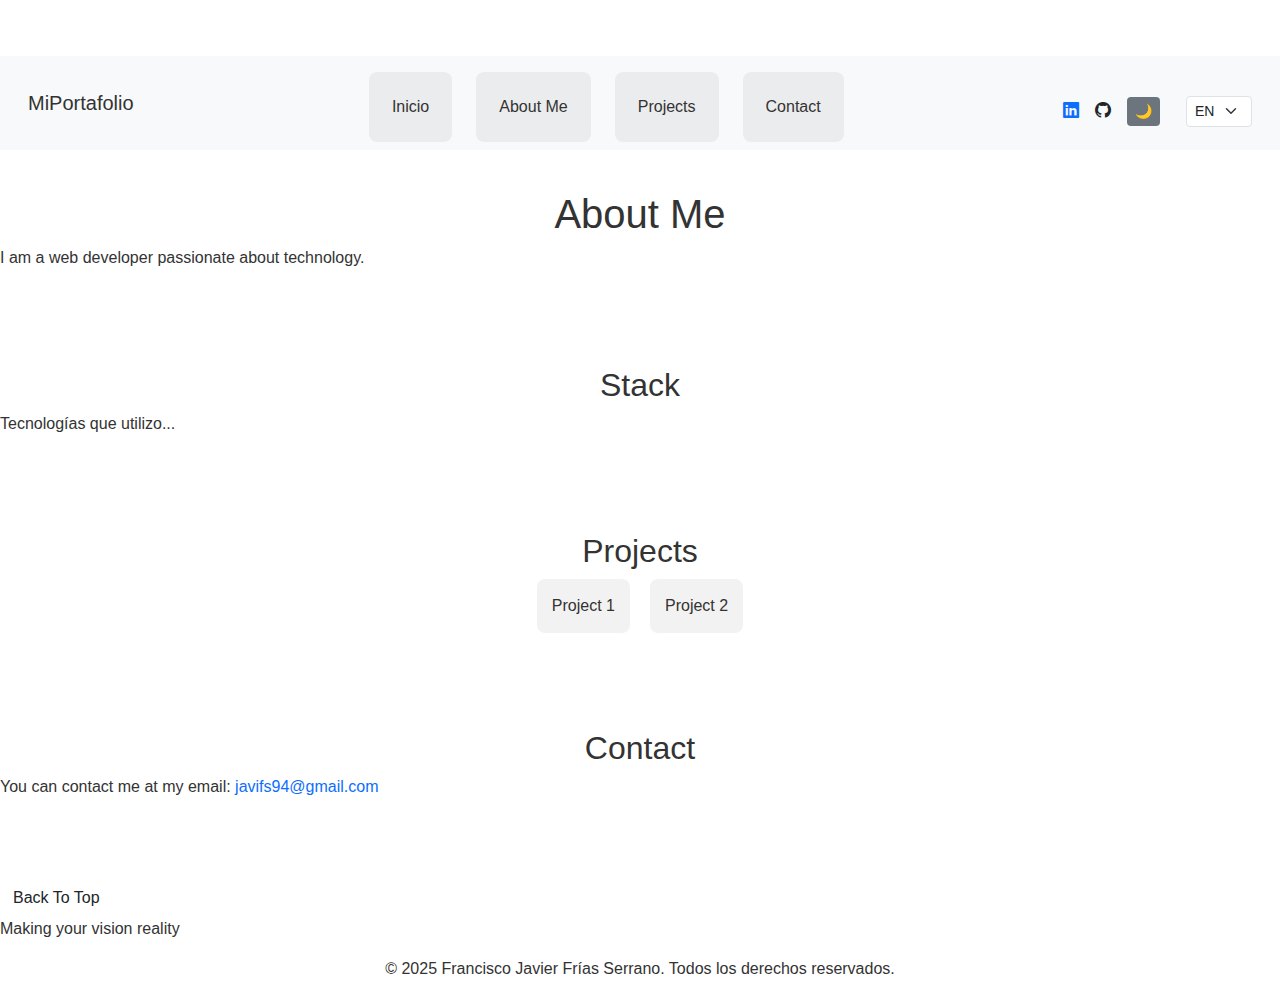
==== commit 18b8bec0: "Repo update" ====
--- a/index.html
+++ b/index.html
@@ -26,11 +26,14 @@
             </button>
     
             <!-- Contenido colapsable -->
-            <div class="collapse navbar-collapse" id="navbarContent">
+            <div class="collapse navbar-collapse mt-2" id="navbarContent">
                 <!-- Menú centrado -->
                 <ul class="navbar-nav mx-auto gap-4 text-center">
                     <li class="nav-item">
                         <a class="nav-link active" href="#inicio" id="nav-home">Inicio</a>
+                    </li>
+                    <li class="nav-item">
+                        <a class="nav-link" href="#about" id="nav-about">Sobre mi</a>
                     </li>
                     <li class="nav-item">
                         <a class="nav-link" href="#proyectos" id="nav-projects">Proyectos</a>
@@ -42,7 +45,7 @@
             </div>
     
             <!-- Controles a la derecha, visibles siempre, incluso en pantallas pequeñas -->
-            <div class="d-flex align-items-center gap-3">
+            <div class="d-flex align-items-center gap-3 mt-3">
                 <a href="https://www.linkedin.com/in/javifs94" class="text-primary" target="_blank"
                     data-bs-toggle="tooltip" title="Ver perfil en LinkedIn">
                     <i class="bi bi-linkedin"></i>
